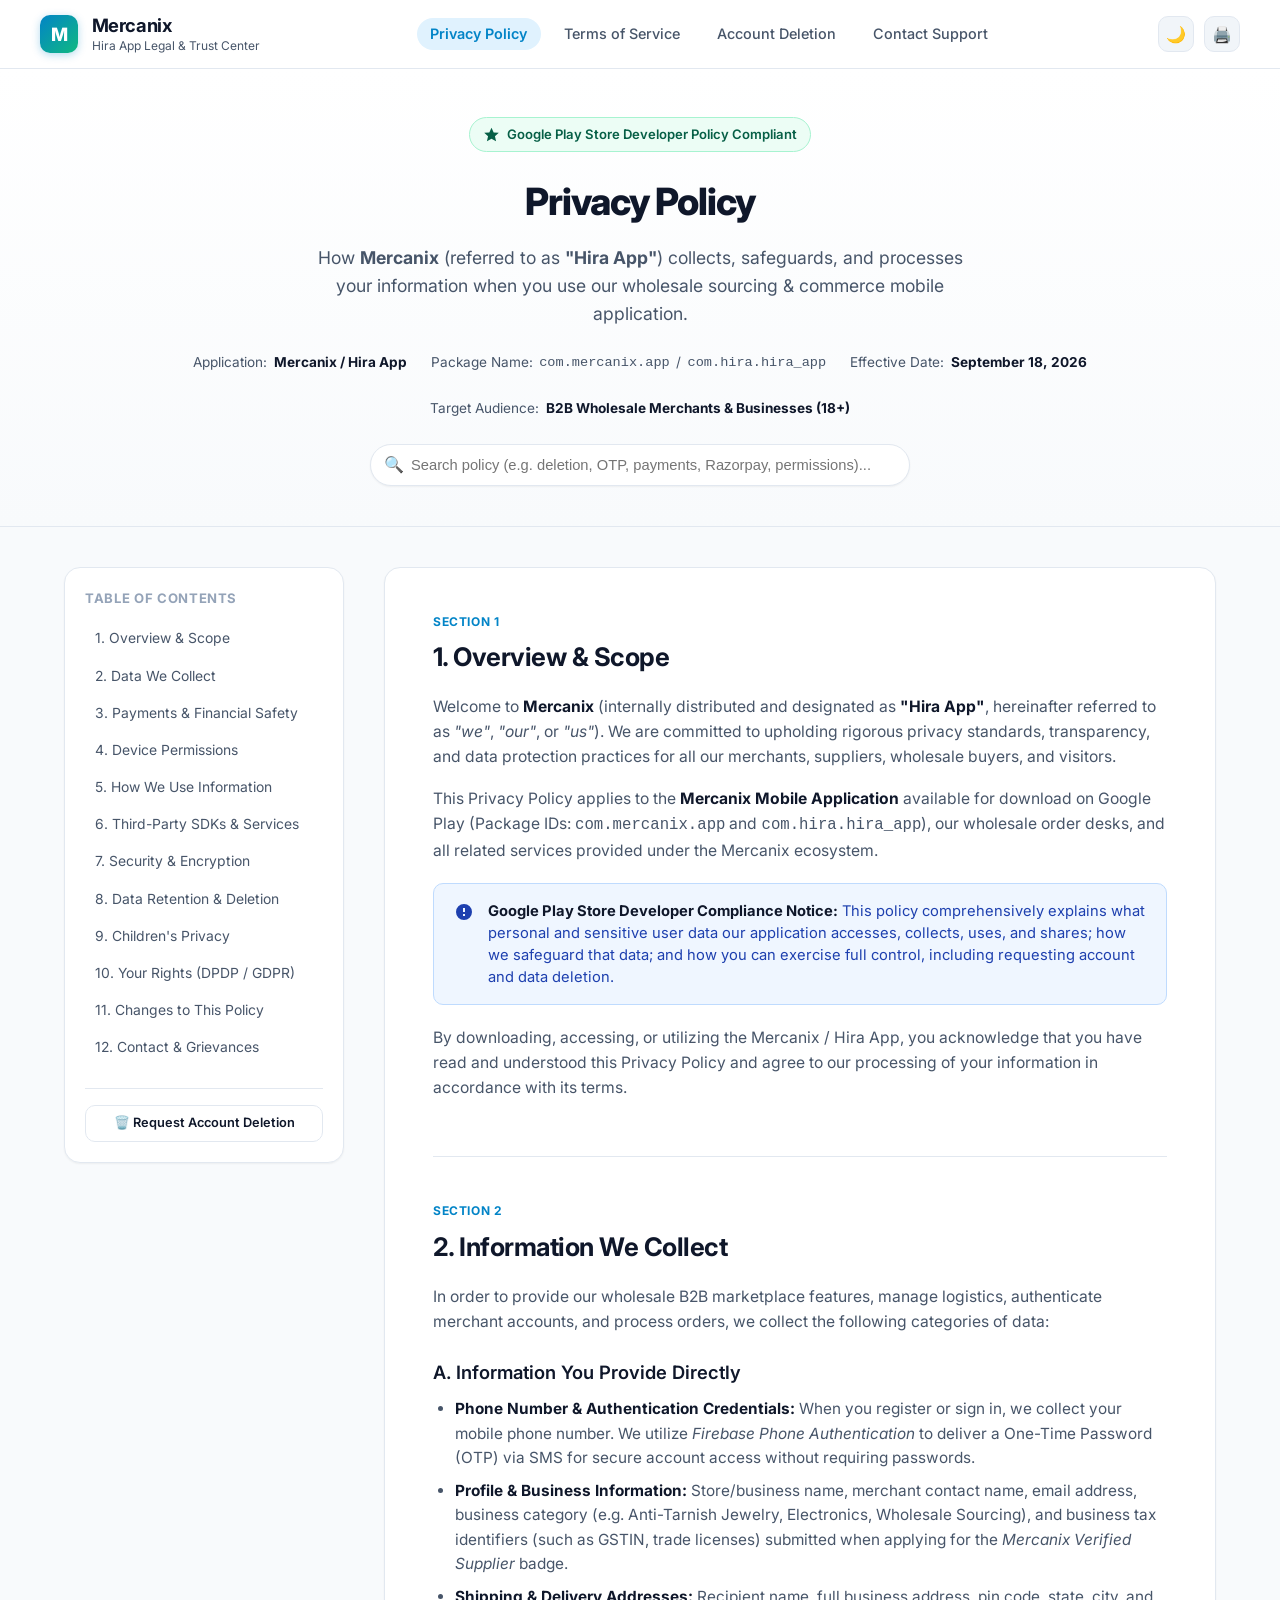
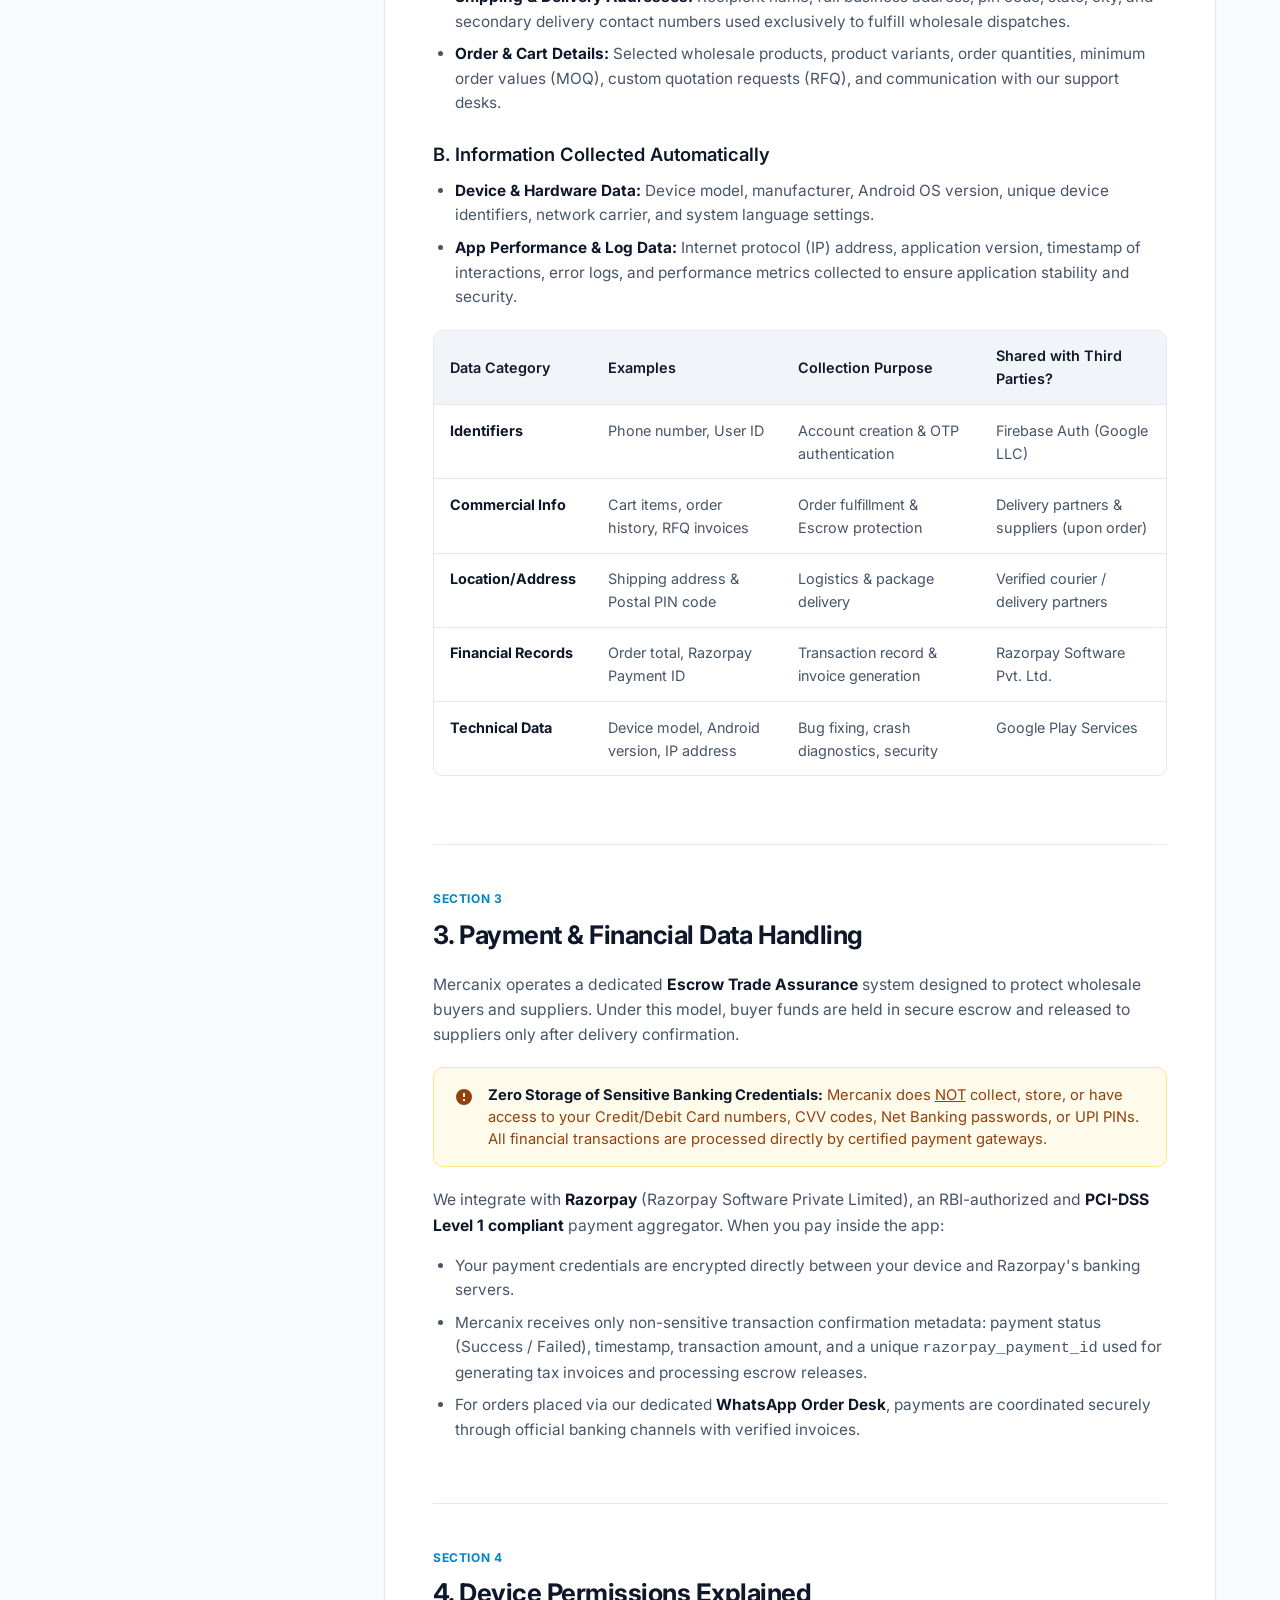
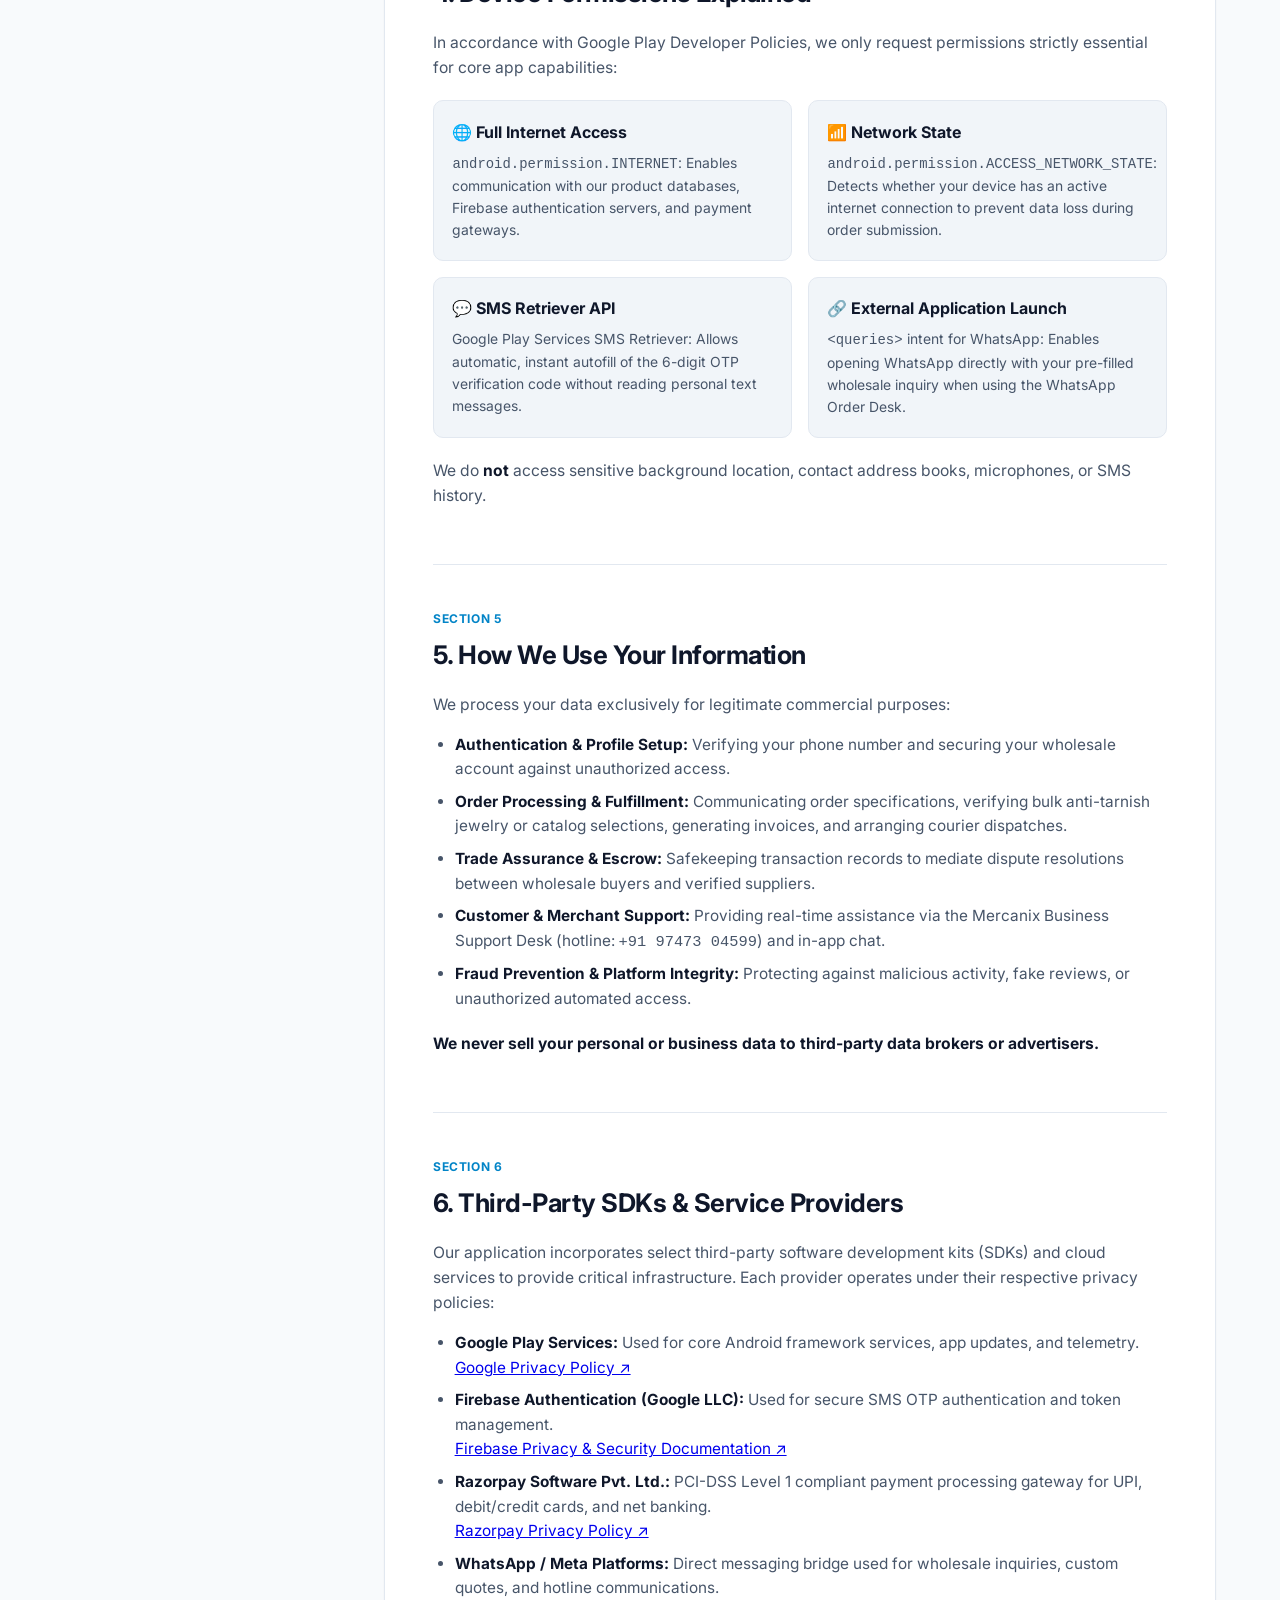
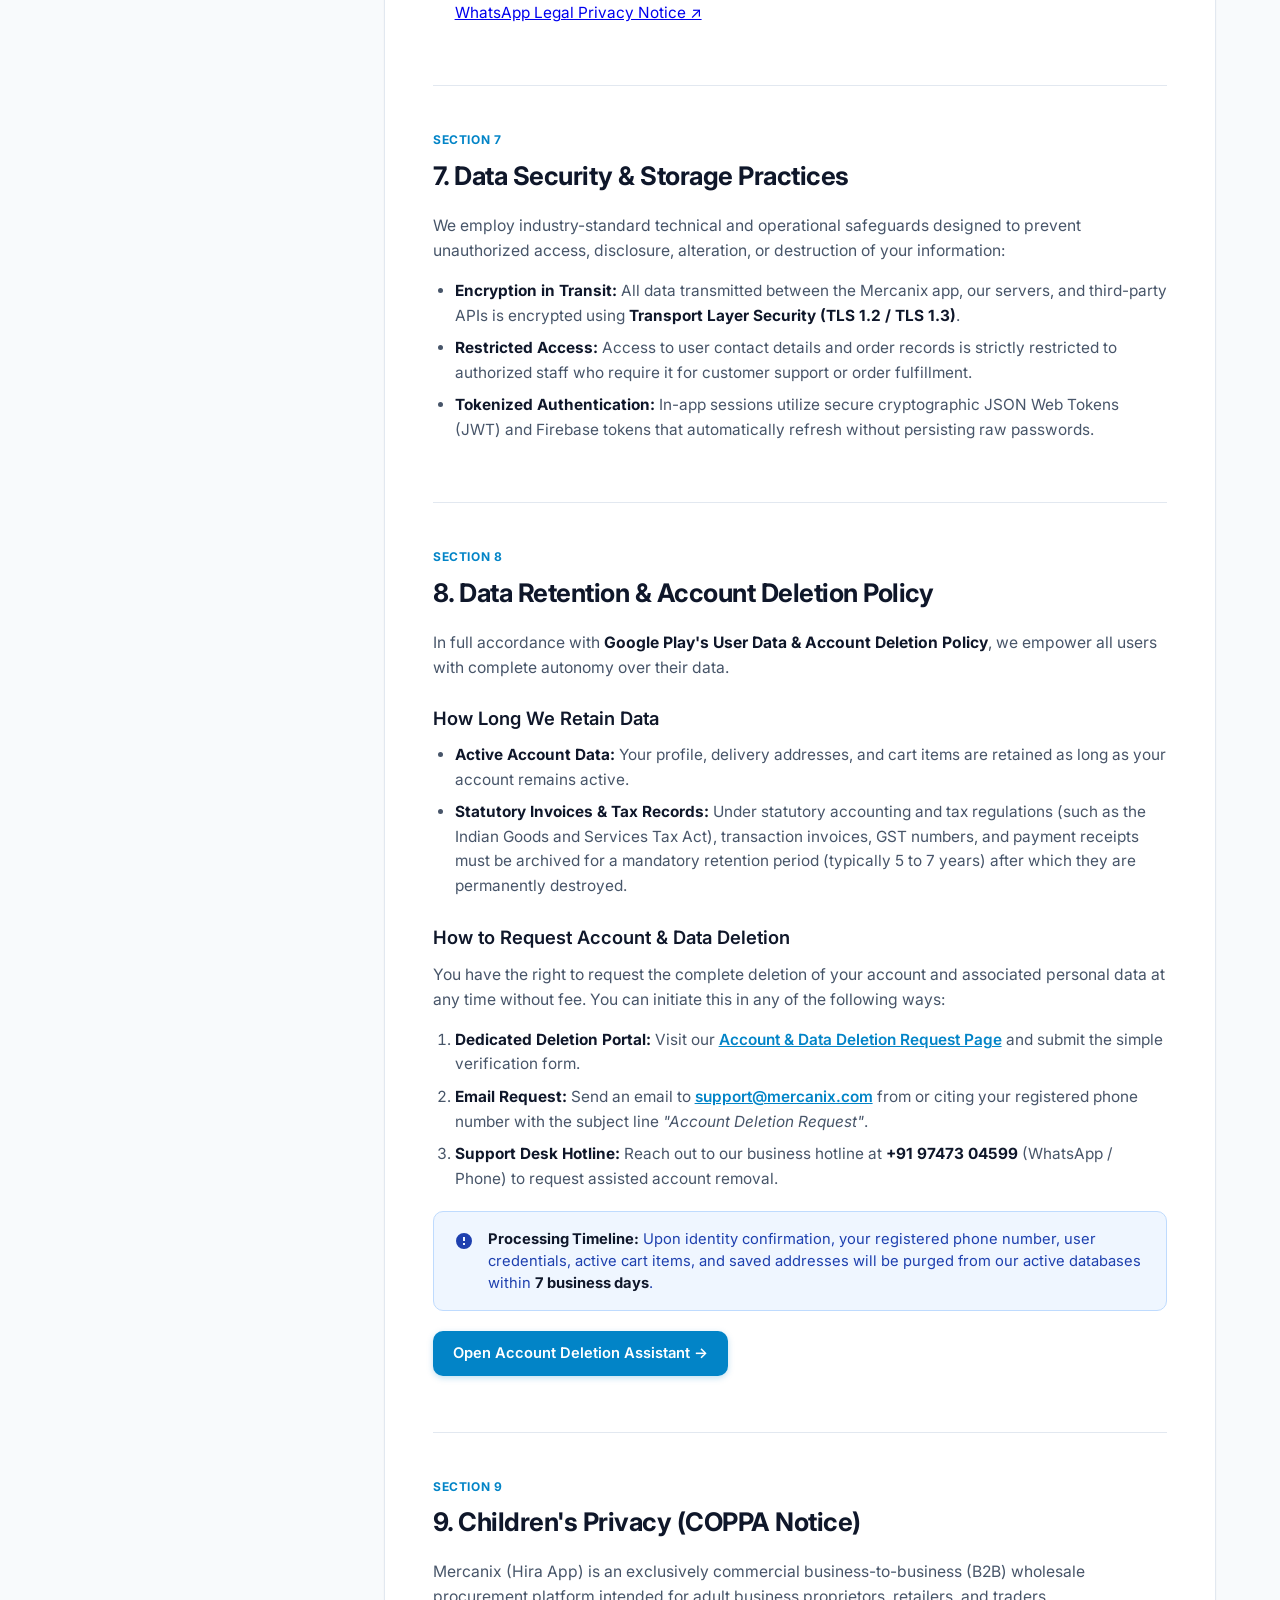
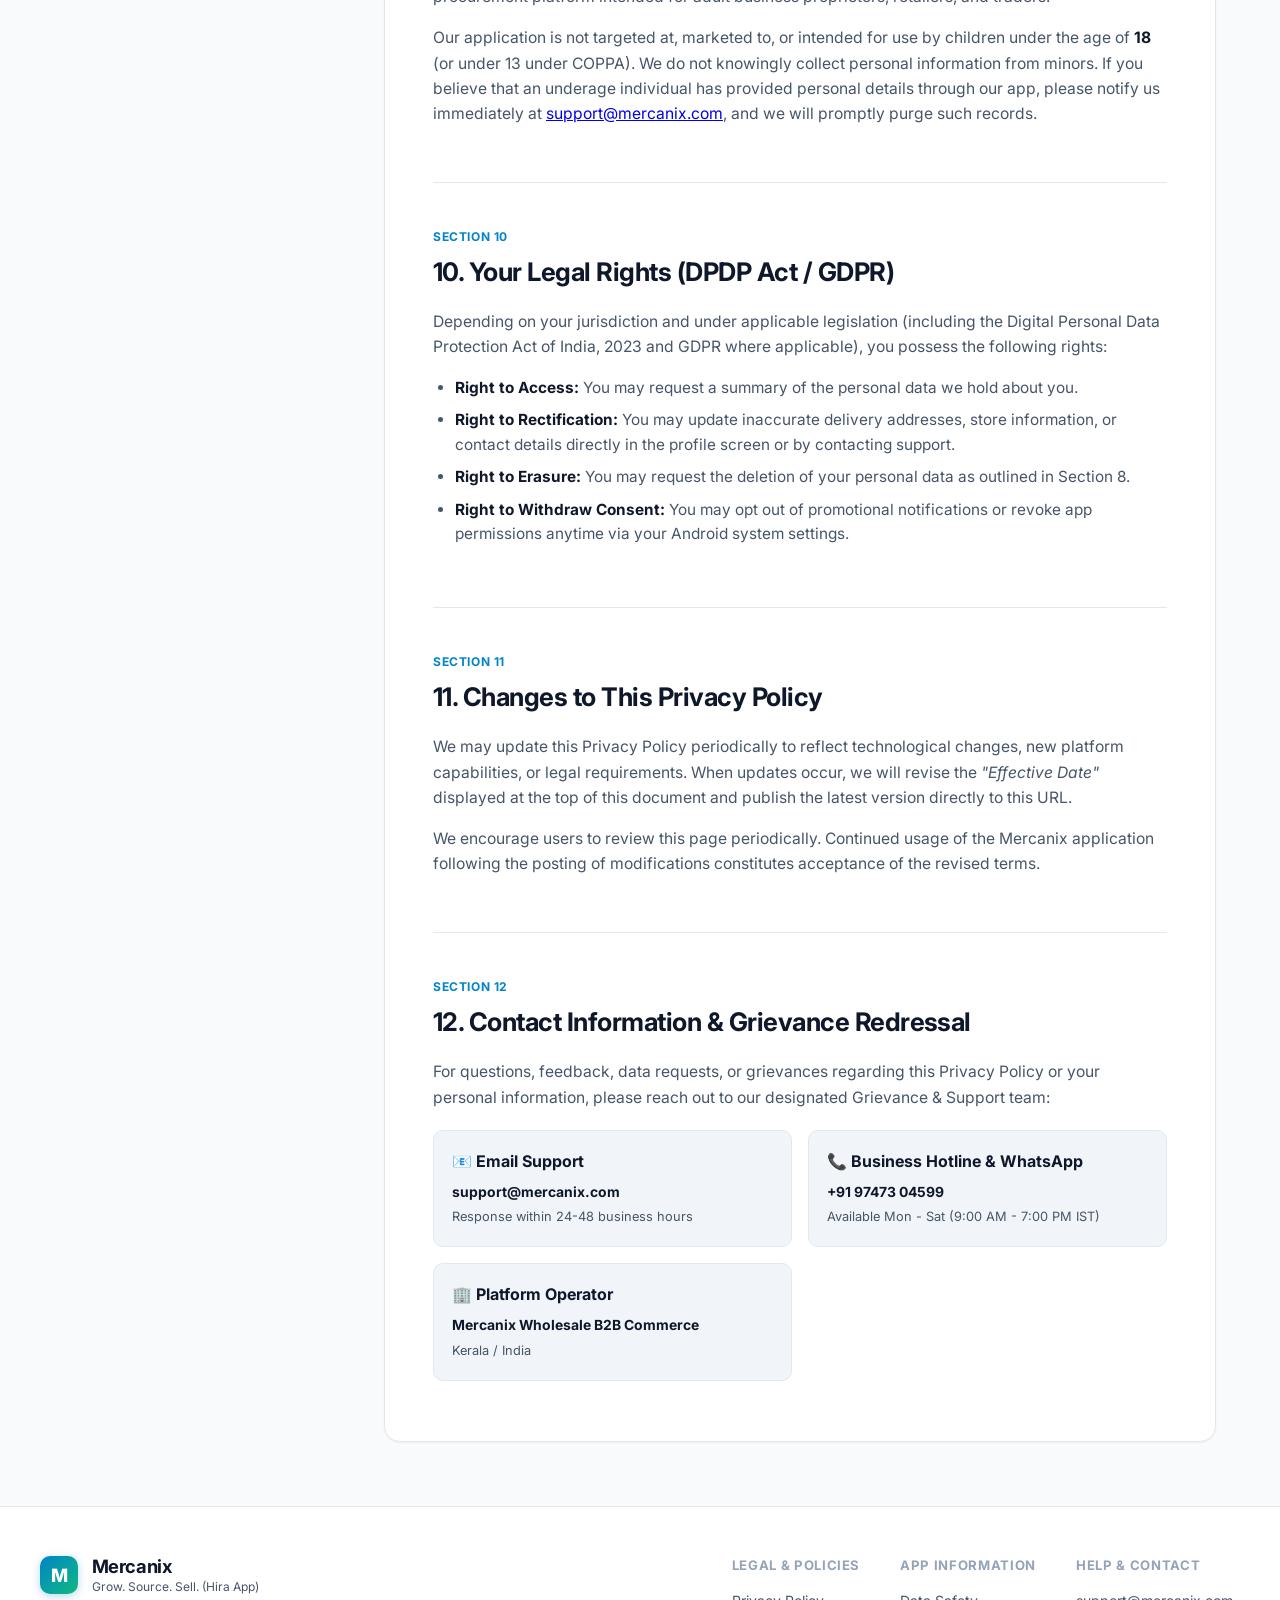
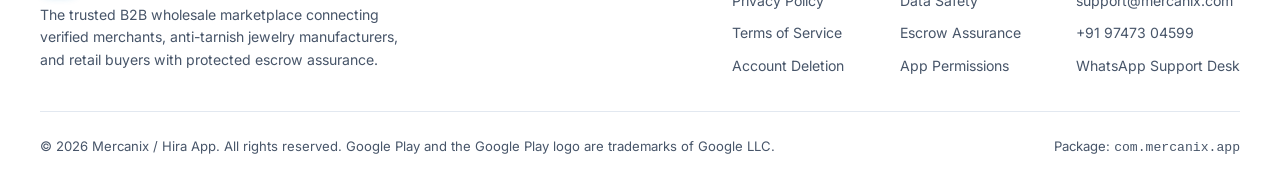
==== index.html @ 60d38a86 "Initial commit: Mercanix Privacy Policy, Account Deletion, and Terms" ====
<!DOCTYPE html>
<html lang="en">
<head>
  <meta charset="UTF-8">
  <meta name="viewport" content="width=device-width, initial-scale=1.0">
  <title>Privacy Policy - Mercanix (Hira App) | Google Play Store Compliant</title>
  <meta name="description" content="Official Privacy Policy for Mercanix (Hira App) B2B wholesale platform (Package: com.mercanix.app). Disclosures on user data, Firebase Auth, Razorpay payments, and account deletion.">
  <link rel="preconnect" href="https://fonts.googleapis.com">
  <link rel="preconnect" href="https://fonts.gstatic.com" crossorigin>
  <link href="https://fonts.googleapis.com/css2?family=Inter:wght@400;500;600;700;800&display=swap" rel="stylesheet">
  <link rel="stylesheet" href="style.css">
</head>
<body>
  <!-- Reading Progress Bar -->
  <div id="progress-bar"></div>

  <!-- Header Navigation -->
  <header class="site-header">
    <div class="header-container">
      <a href="index.html" class="brand-wrapper">
        <div class="brand-icon">M</div>
        <div class="brand-info">
          <h1>Mercanix</h1>
          <span>Hira App Legal & Trust Center</span>
        </div>
      </a>

      <nav>
        <ul class="nav-menu">
          <li><a href="index.html" class="nav-link active">Privacy Policy</a></li>
          <li><a href="terms.html" class="nav-link">Terms of Service</a></li>
          <li><a href="deletion.html" class="nav-link">Account Deletion</a></li>
          <li><a href="#contact" class="nav-link">Contact Support</a></li>
        </ul>
      </nav>

      <div class="header-actions">
        <button id="theme-toggle" class="btn-icon" title="Toggle Dark/Light Mode" aria-label="Toggle Theme">
          🌙
        </button>
        <button onclick="window.print()" class="btn-icon" title="Print or Save as PDF" aria-label="Print Document">
          🖨️
        </button>
      </div>
    </div>
  </header>

  <!-- Hero Section -->
  <section class="hero-banner">
    <div class="hero-container">
      <div class="compliance-badge">
        <svg viewBox="0 0 20 20"><path d="M10 1l2.9 6.2 6.8.6-5.1 4.5 1.5 6.7-6.1-3.5-6.1 3.5 1.5-6.7-5.1-4.5 6.8-.6L10 1z"/></svg>
        Google Play Store Developer Policy Compliant
      </div>
      <h1 class="hero-title">Privacy Policy</h1>
      <p class="hero-subtitle">
        How <strong>Mercanix</strong> (referred to as <strong>"Hira App"</strong>) collects, safeguards, and processes your information when you use our wholesale sourcing & commerce mobile application.
      </p>

      <div class="hero-meta-strip">
        <div class="meta-item">
          <span>Application:</span>
          <strong>Mercanix / Hira App</strong>
        </div>
        <div class="meta-item">
          <span>Package Name:</span>
          <code>com.mercanix.app</code> / <code>com.hira.hira_app</code>
        </div>
        <div class="meta-item">
          <span>Effective Date:</span>
          <strong>September 18, 2026</strong>
        </div>
        <div class="meta-item">
          <span>Target Audience:</span>
          <strong>B2B Wholesale Merchants & Businesses (18+)</strong>
        </div>
      </div>

      <!-- Quick Search / Filter Bar -->
      <div class="search-wrapper">
        <span class="search-icon">🔍</span>
        <input type="text" id="policy-search" class="search-input" placeholder="Search policy (e.g. deletion, OTP, payments, Razorpay, permissions)...">
      </div>
    </div>
  </section>

  <!-- Main Content Layout -->
  <div class="main-wrapper">
    <!-- Sticky Table of Contents -->
    <aside class="toc-sidebar">
      <div class="toc-header">
        <span>Table of Contents</span>
      </div>
      <ul class="toc-list" id="toc-list">
        <li><a href="#introduction" class="toc-link">1. Overview & Scope</a></li>
        <li><a href="#information-we-collect" class="toc-link">2. Data We Collect</a></li>
        <li><a href="#payment-data" class="toc-link">3. Payments & Financial Safety</a></li>
        <li><a href="#device-permissions" class="toc-link">4. Device Permissions</a></li>
        <li><a href="#how-we-use-data" class="toc-link">5. How We Use Information</a></li>
        <li><a href="#third-party-services" class="toc-link">6. Third-Party SDKs & Services</a></li>
        <li><a href="#security-storage" class="toc-link">7. Security & Encryption</a></li>
        <li><a href="#data-retention-deletion" class="toc-link">8. Data Retention & Deletion</a></li>
        <li><a href="#children-privacy" class="toc-link">9. Children's Privacy</a></li>
        <li><a href="#user-rights" class="toc-link">10. Your Rights (DPDP / GDPR)</a></li>
        <li><a href="#policy-updates" class="toc-link">11. Changes to This Policy</a></li>
        <li><a href="#contact" class="toc-link">12. Contact & Grievances</a></li>
      </ul>

      <div style="margin-top: 1.5rem; padding-top: 1rem; border-top: 1px solid var(--border-color); text-align: center;">
        <a href="deletion.html" class="btn btn-outline" style="width: 100%; font-size: 0.8rem; padding: 0.45rem;">
          🗑️ Request Account Deletion
        </a>
      </div>
    </aside>

    <!-- Main Policy Content -->
    <article class="policy-content" id="policy-article">
      
      <!-- Section 1 -->
      <section id="introduction" class="policy-section">
        <span class="section-tag">Section 1</span>
        <h2>1. Overview & Scope</h2>
        <p>
          Welcome to <strong>Mercanix</strong> (internally distributed and designated as <strong>"Hira App"</strong>, hereinafter referred to as <em>"we"</em>, <em>"our"</em>, or <em>"us"</em>). We are committed to upholding rigorous privacy standards, transparency, and data protection practices for all our merchants, suppliers, wholesale buyers, and visitors.
        </p>
        <p>
          This Privacy Policy applies to the <strong>Mercanix Mobile Application</strong> available for download on Google Play (Package IDs: <code>com.mercanix.app</code> and <code>com.hira.hira_app</code>), our wholesale order desks, and all related services provided under the Mercanix ecosystem.
        </p>
        <div class="alert-box info">
          <svg viewBox="0 0 20 20"><path d="M10 2a8 8 0 100 16 8 8 0 000-16zm1 12H9v-2h2v2zm0-4H9V6h2v4z"/></svg>
          <div>
            <strong>Google Play Store Developer Compliance Notice:</strong>
            This policy comprehensively explains what personal and sensitive user data our application accesses, collects, uses, and shares; how we safeguard that data; and how you can exercise full control, including requesting account and data deletion.
          </div>
        </div>
        <p>
          By downloading, accessing, or utilizing the Mercanix / Hira App, you acknowledge that you have read and understood this Privacy Policy and agree to our processing of your information in accordance with its terms.
        </p>
      </section>

      <!-- Section 2 -->
      <section id="information-we-collect" class="policy-section">
        <span class="section-tag">Section 2</span>
        <h2>2. Information We Collect</h2>
        <p>
          In order to provide our wholesale B2B marketplace features, manage logistics, authenticate merchant accounts, and process orders, we collect the following categories of data:
        </p>

        <h3>A. Information You Provide Directly</h3>
        <ul>
          <li><strong>Phone Number & Authentication Credentials:</strong> When you register or sign in, we collect your mobile phone number. We utilize <em>Firebase Phone Authentication</em> to deliver a One-Time Password (OTP) via SMS for secure account access without requiring passwords.</li>
          <li><strong>Profile & Business Information:</strong> Store/business name, merchant contact name, email address, business category (e.g. Anti-Tarnish Jewelry, Electronics, Wholesale Sourcing), and business tax identifiers (such as GSTIN, trade licenses) submitted when applying for the <em>Mercanix Verified Supplier</em> badge.</li>
          <li><strong>Shipping & Delivery Addresses:</strong> Recipient name, full business address, pin code, state, city, and secondary delivery contact numbers used exclusively to fulfill wholesale dispatches.</li>
          <li><strong>Order & Cart Details:</strong> Selected wholesale products, product variants, order quantities, minimum order values (MOQ), custom quotation requests (RFQ), and communication with our support desks.</li>
        </ul>

        <h3>B. Information Collected Automatically</h3>
        <ul>
          <li><strong>Device & Hardware Data:</strong> Device model, manufacturer, Android OS version, unique device identifiers, network carrier, and system language settings.</li>
          <li><strong>App Performance & Log Data:</strong> Internet protocol (IP) address, application version, timestamp of interactions, error logs, and performance metrics collected to ensure application stability and security.</li>
        </ul>

        <div class="data-table-container">
          <table class="data-table">
            <thead>
              <tr>
                <th>Data Category</th>
                <th>Examples</th>
                <th>Collection Purpose</th>
                <th>Shared with Third Parties?</th>
              </tr>
            </thead>
            <tbody>
              <tr>
                <td><strong>Identifiers</strong></td>
                <td>Phone number, User ID</td>
                <td>Account creation & OTP authentication</td>
                <td>Firebase Auth (Google LLC)</td>
              </tr>
              <tr>
                <td><strong>Commercial Info</strong></td>
                <td>Cart items, order history, RFQ invoices</td>
                <td>Order fulfillment & Escrow protection</td>
                <td>Delivery partners & suppliers (upon order)</td>
              </tr>
              <tr>
                <td><strong>Location/Address</strong></td>
                <td>Shipping address & Postal PIN code</td>
                <td>Logistics & package delivery</td>
                <td>Verified courier / delivery partners</td>
              </tr>
              <tr>
                <td><strong>Financial Records</strong></td>
                <td>Order total, Razorpay Payment ID</td>
                <td>Transaction record & invoice generation</td>
                <td>Razorpay Software Pvt. Ltd.</td>
              </tr>
              <tr>
                <td><strong>Technical Data</strong></td>
                <td>Device model, Android version, IP address</td>
                <td>Bug fixing, crash diagnostics, security</td>
                <td>Google Play Services</td>
              </tr>
            </tbody>
          </table>
        </div>
      </section>

      <!-- Section 3 -->
      <section id="payment-data" class="policy-section">
        <span class="section-tag">Section 3</span>
        <h2>3. Payment & Financial Data Handling</h2>
        <p>
          Mercanix operates a dedicated <strong>Escrow Trade Assurance</strong> system designed to protect wholesale buyers and suppliers. Under this model, buyer funds are held in secure escrow and released to suppliers only after delivery confirmation.
        </p>
        <div class="alert-box warning">
          <svg viewBox="0 0 20 20"><path d="M10 2a8 8 0 100 16 8 8 0 000-16zm1 12H9v-2h2v2zm0-4H9V6h2v4z"/></svg>
          <div>
            <strong>Zero Storage of Sensitive Banking Credentials:</strong>
            Mercanix does <u>NOT</u> collect, store, or have access to your Credit/Debit Card numbers, CVV codes, Net Banking passwords, or UPI PINs. All financial transactions are processed directly by certified payment gateways.
          </div>
        </div>
        <p>
          We integrate with <strong>Razorpay</strong> (Razorpay Software Private Limited), an RBI-authorized and <strong>PCI-DSS Level 1 compliant</strong> payment aggregator. When you pay inside the app:
        </p>
        <ul>
          <li>Your payment credentials are encrypted directly between your device and Razorpay's banking servers.</li>
          <li>Mercanix receives only non-sensitive transaction confirmation metadata: payment status (Success / Failed), timestamp, transaction amount, and a unique <code>razorpay_payment_id</code> used for generating tax invoices and processing escrow releases.</li>
          <li>For orders placed via our dedicated <strong>WhatsApp Order Desk</strong>, payments are coordinated securely through official banking channels with verified invoices.</li>
        </ul>
      </section>

      <!-- Section 4 -->
      <section id="device-permissions" class="policy-section">
        <span class="section-tag">Section 4</span>
        <h2>4. Device Permissions Explained</h2>
        <p>
          In accordance with Google Play Developer Policies, we only request permissions strictly essential for core app capabilities:
        </p>

        <div class="cards-grid">
          <div class="feature-card">
            <h4>🌐 Full Internet Access</h4>
            <p><code>android.permission.INTERNET</code>: Enables communication with our product databases, Firebase authentication servers, and payment gateways.</p>
          </div>
          <div class="feature-card">
            <h4>📶 Network State</h4>
            <p><code>android.permission.ACCESS_NETWORK_STATE</code>: Detects whether your device has an active internet connection to prevent data loss during order submission.</p>
          </div>
          <div class="feature-card">
            <h4>💬 SMS Retriever API</h4>
            <p>Google Play Services SMS Retriever: Allows automatic, instant autofill of the 6-digit OTP verification code without reading personal text messages.</p>
          </div>
          <div class="feature-card">
            <h4>🔗 External Application Launch</h4>
            <p><code>&lt;queries&gt;</code> intent for WhatsApp: Enables opening WhatsApp directly with your pre-filled wholesale inquiry when using the WhatsApp Order Desk.</p>
          </div>
        </div>

        <p>
          We do <strong>not</strong> access sensitive background location, contact address books, microphones, or SMS history.
        </p>
      </section>

      <!-- Section 5 -->
      <section id="how-we-use-data" class="policy-section">
        <span class="section-tag">Section 5</span>
        <h2>5. How We Use Your Information</h2>
        <p>We process your data exclusively for legitimate commercial purposes:</p>
        <ul>
          <li><strong>Authentication & Profile Setup:</strong> Verifying your phone number and securing your wholesale account against unauthorized access.</li>
          <li><strong>Order Processing & Fulfillment:</strong> Communicating order specifications, verifying bulk anti-tarnish jewelry or catalog selections, generating invoices, and arranging courier dispatches.</li>
          <li><strong>Trade Assurance & Escrow:</strong> Safekeeping transaction records to mediate dispute resolutions between wholesale buyers and verified suppliers.</li>
          <li><strong>Customer & Merchant Support:</strong> Providing real-time assistance via the Mercanix Business Support Desk (hotline: <code>+91 97473 04599</code>) and in-app chat.</li>
          <li><strong>Fraud Prevention & Platform Integrity:</strong> Protecting against malicious activity, fake reviews, or unauthorized automated access.</li>
        </ul>
        <p>
          <strong>We never sell your personal or business data to third-party data brokers or advertisers.</strong>
        </p>
      </section>

      <!-- Section 6 -->
      <section id="third-party-services" class="policy-section">
        <span class="section-tag">Section 6</span>
        <h2>6. Third-Party SDKs & Service Providers</h2>
        <p>
          Our application incorporates select third-party software development kits (SDKs) and cloud services to provide critical infrastructure. Each provider operates under their respective privacy policies:
        </p>
        <ul>
          <li>
            <strong>Google Play Services:</strong> Used for core Android framework services, app updates, and telemetry.
            <br><a href="https://policies.google.com/privacy" target="_blank" rel="noopener noreferrer">Google Privacy Policy ↗</a>
          </li>
          <li>
            <strong>Firebase Authentication (Google LLC):</strong> Used for secure SMS OTP authentication and token management.
            <br><a href="https://firebase.google.com/support/privacy" target="_blank" rel="noopener noreferrer">Firebase Privacy & Security Documentation ↗</a>
          </li>
          <li>
            <strong>Razorpay Software Pvt. Ltd.:</strong> PCI-DSS Level 1 compliant payment processing gateway for UPI, debit/credit cards, and net banking.
            <br><a href="https://razorpay.com/privacy/" target="_blank" rel="noopener noreferrer">Razorpay Privacy Policy ↗</a>
          </li>
          <li>
            <strong>WhatsApp / Meta Platforms:</strong> Direct messaging bridge used for wholesale inquiries, custom quotes, and hotline communications.
            <br><a href="https://www.whatsapp.com/legal/privacy-policy" target="_blank" rel="noopener noreferrer">WhatsApp Legal Privacy Notice ↗</a>
          </li>
        </ul>
      </section>

      <!-- Section 7 -->
      <section id="security-storage" class="policy-section">
        <span class="section-tag">Section 7</span>
        <h2>7. Data Security & Storage Practices</h2>
        <p>
          We employ industry-standard technical and operational safeguards designed to prevent unauthorized access, disclosure, alteration, or destruction of your information:
        </p>
        <ul>
          <li><strong>Encryption in Transit:</strong> All data transmitted between the Mercanix app, our servers, and third-party APIs is encrypted using <strong>Transport Layer Security (TLS 1.2 / TLS 1.3)</strong>.</li>
          <li><strong>Restricted Access:</strong> Access to user contact details and order records is strictly restricted to authorized staff who require it for customer support or order fulfillment.</li>
          <li><strong>Tokenized Authentication:</strong> In-app sessions utilize secure cryptographic JSON Web Tokens (JWT) and Firebase tokens that automatically refresh without persisting raw passwords.</li>
        </ul>
      </section>

      <!-- Section 8 -->
      <section id="data-retention-deletion" class="policy-section">
        <span class="section-tag">Section 8</span>
        <h2>8. Data Retention & Account Deletion Policy</h2>
        <p>
          In full accordance with <strong>Google Play's User Data & Account Deletion Policy</strong>, we empower all users with complete autonomy over their data.
        </p>

        <h3>How Long We Retain Data</h3>
        <ul>
          <li><strong>Active Account Data:</strong> Your profile, delivery addresses, and cart items are retained as long as your account remains active.</li>
          <li><strong>Statutory Invoices & Tax Records:</strong> Under statutory accounting and tax regulations (such as the Indian Goods and Services Tax Act), transaction invoices, GST numbers, and payment receipts must be archived for a mandatory retention period (typically 5 to 7 years) after which they are permanently destroyed.</li>
        </ul>

        <h3>How to Request Account & Data Deletion</h3>
        <p>
          You have the right to request the complete deletion of your account and associated personal data at any time without fee. You can initiate this in any of the following ways:
        </p>
        <ol>
          <li>
            <strong>Dedicated Deletion Portal:</strong> Visit our <a href="deletion.html" style="color: var(--primary); font-weight: 600;">Account & Data Deletion Request Page</a> and submit the simple verification form.
          </li>
          <li>
            <strong>Email Request:</strong> Send an email to <a href="mailto:support@mercanix.com?subject=Account%20Deletion%20Request" style="color: var(--primary); font-weight: 600;">support@mercanix.com</a> from or citing your registered phone number with the subject line <em>"Account Deletion Request"</em>.
          </li>
          <li>
            <strong>Support Desk Hotline:</strong> Reach out to our business hotline at <strong>+91 97473 04599</strong> (WhatsApp / Phone) to request assisted account removal.
          </li>
        </ol>

        <div class="alert-box info">
          <svg viewBox="0 0 20 20"><path d="M10 2a8 8 0 100 16 8 8 0 000-16zm1 12H9v-2h2v2zm0-4H9V6h2v4z"/></svg>
          <div>
            <strong>Processing Timeline:</strong> Upon identity confirmation, your registered phone number, user credentials, active cart items, and saved addresses will be purged from our active databases within <strong>7 business days</strong>.
          </div>
        </div>

        <p style="margin-top: 1rem;">
          <a href="deletion.html" class="btn btn-primary">Open Account Deletion Assistant →</a>
        </p>
      </section>

      <!-- Section 9 -->
      <section id="children-privacy" class="policy-section">
        <span class="section-tag">Section 9</span>
        <h2>9. Children's Privacy (COPPA Notice)</h2>
        <p>
          Mercanix (Hira App) is an exclusively commercial business-to-business (B2B) wholesale procurement platform intended for adult business proprietors, retailers, and traders.
        </p>
        <p>
          Our application is not targeted at, marketed to, or intended for use by children under the age of <strong>18</strong> (or under 13 under COPPA). We do not knowingly collect personal information from minors. If you believe that an underage individual has provided personal details through our app, please notify us immediately at <a href="mailto:support@mercanix.com">support@mercanix.com</a>, and we will promptly purge such records.
        </p>
      </section>

      <!-- Section 10 -->
      <section id="user-rights" class="policy-section">
        <span class="section-tag">Section 10</span>
        <h2>10. Your Legal Rights (DPDP Act / GDPR)</h2>
        <p>
          Depending on your jurisdiction and under applicable legislation (including the Digital Personal Data Protection Act of India, 2023 and GDPR where applicable), you possess the following rights:
        </p>
        <ul>
          <li><strong>Right to Access:</strong> You may request a summary of the personal data we hold about you.</li>
          <li><strong>Right to Rectification:</strong> You may update inaccurate delivery addresses, store information, or contact details directly in the profile screen or by contacting support.</li>
          <li><strong>Right to Erasure:</strong> You may request the deletion of your personal data as outlined in Section 8.</li>
          <li><strong>Right to Withdraw Consent:</strong> You may opt out of promotional notifications or revoke app permissions anytime via your Android system settings.</li>
        </ul>
      </section>

      <!-- Section 11 -->
      <section id="policy-updates" class="policy-section">
        <span class="section-tag">Section 11</span>
        <h2>11. Changes to This Privacy Policy</h2>
        <p>
          We may update this Privacy Policy periodically to reflect technological changes, new platform capabilities, or legal requirements. When updates occur, we will revise the <em>"Effective Date"</em> displayed at the top of this document and publish the latest version directly to this URL.
        </p>
        <p>
          We encourage users to review this page periodically. Continued usage of the Mercanix application following the posting of modifications constitutes acceptance of the revised terms.
        </p>
      </section>

      <!-- Section 12 -->
      <section id="contact" class="policy-section">
        <span class="section-tag">Section 12</span>
        <h2>12. Contact Information & Grievance Redressal</h2>
        <p>
          For questions, feedback, data requests, or grievances regarding this Privacy Policy or your personal information, please reach out to our designated Grievance & Support team:
        </p>

        <div class="cards-grid">
          <div class="feature-card">
            <h4>📧 Email Support</h4>
            <p><strong>support@mercanix.com</strong></p>
            <p style="font-size: 0.8rem; margin-top: 0.25rem;">Response within 24-48 business hours</p>
          </div>
          <div class="feature-card">
            <h4>📞 Business Hotline & WhatsApp</h4>
            <p><strong>+91 97473 04599</strong></p>
            <p style="font-size: 0.8rem; margin-top: 0.25rem;">Available Mon - Sat (9:00 AM - 7:00 PM IST)</p>
          </div>
          <div class="feature-card">
            <h4>🏢 Platform Operator</h4>
            <p><strong>Mercanix Wholesale B2B Commerce</strong></p>
            <p style="font-size: 0.8rem; margin-top: 0.25rem;">Kerala / India</p>
          </div>
        </div>
      </section>

    </article>
  </div>

  <!-- Footer -->
  <footer class="site-footer">
    <div class="footer-container">
      <div class="footer-top">
        <div class="footer-brand">
          <div class="brand-wrapper">
            <div class="brand-icon">M</div>
            <div class="brand-info">
              <h1>Mercanix</h1>
              <span>Grow. Source. Sell. (Hira App)</span>
            </div>
          </div>
          <p>
            The trusted B2B wholesale marketplace connecting verified merchants, anti-tarnish jewelry manufacturers, and retail buyers with protected escrow assurance.
          </p>
        </div>

        <div class="footer-links">
          <div class="footer-col">
            <h5>Legal & Policies</h5>
            <ul>
              <li><a href="index.html">Privacy Policy</a></li>
              <li><a href="terms.html">Terms of Service</a></li>
              <li><a href="deletion.html">Account Deletion</a></li>
            </ul>
          </div>
          <div class="footer-col">
            <h5>App Information</h5>
            <ul>
              <li><a href="#information-we-collect">Data Safety</a></li>
              <li><a href="#payment-data">Escrow Assurance</a></li>
              <li><a href="#device-permissions">App Permissions</a></li>
            </ul>
          </div>
          <div class="footer-col">
            <h5>Help & Contact</h5>
            <ul>
              <li><a href="mailto:support@mercanix.com">support@mercanix.com</a></li>
              <li><a href="tel:+919747304599">+91 97473 04599</a></li>
              <li><a href="https://wa.me/919747304599" target="_blank" rel="noopener">WhatsApp Support Desk</a></li>
            </ul>
          </div>
        </div>
      </div>

      <div class="footer-bottom">
        <div>
          © 2026 Mercanix / Hira App. All rights reserved. Google Play and the Google Play logo are trademarks of Google LLC.
        </div>
        <div>
          Package: <code>com.mercanix.app</code>
        </div>
      </div>
    </div>
  </footer>

  <!-- Script for UI Interactions -->
  <script>
    // 1. Reading Progress Bar
    window.addEventListener('scroll', () => {
      const winScroll = document.documentElement.scrollTop;
      const height = document.documentElement.scrollHeight - document.documentElement.clientHeight;
      const scrolled = (winScroll / height) * 100;
      const bar = document.getElementById('progress-bar');
      if (bar) bar.style.width = scrolled + '%';
    });

    // 2. Dark / Light Theme Toggle
    const themeToggleBtn = document.getElementById('theme-toggle');
    const savedTheme = localStorage.getItem('mercanix_theme') || (window.matchMedia('(prefers-color-scheme: dark)').matches ? 'dark' : 'light');
    document.documentElement.setAttribute('data-theme', savedTheme);
    updateThemeIcon(savedTheme);

    themeToggleBtn.addEventListener('click', () => {
      const currentTheme = document.documentElement.getAttribute('data-theme');
      const newTheme = currentTheme === 'dark' ? 'light' : 'dark';
      document.documentElement.setAttribute('data-theme', newTheme);
      localStorage.setItem('mercanix_theme', newTheme);
      updateThemeIcon(newTheme);
    });

    function updateThemeIcon(theme) {
      if (themeToggleBtn) {
        themeToggleBtn.innerHTML = theme === 'dark' ? '☀️' : '🌙';
      }
    }

    // 3. Table of Contents Scroll-Spy
    const sections = document.querySelectorAll('.policy-section');
    const tocLinks = document.querySelectorAll('.toc-link');

    window.addEventListener('scroll', () => {
      let currentSectionId = '';
      sections.forEach(section => {
        const sectionTop = section.offsetTop - 120;
        if (pageYOffset >= sectionTop) {
          currentSectionId = section.getAttribute('id');
        }
      });

      tocLinks.forEach(link => {
        link.classList.remove('active');
        if (link.getAttribute('href') === '#' + currentSectionId) {
          link.classList.add('active');
        }
      });
    });

    // 4. Quick Policy Search / Filter
    const searchInput = document.getElementById('policy-search');
    if (searchInput) {
      searchInput.addEventListener('input', (e) => {
        const query = e.target.value.toLowerCase().trim();
        sections.forEach(section => {
          if (!query) {
            section.style.display = '';
            return;
          }
          const text = section.innerText.toLowerCase();
          if (text.includes(query)) {
            section.style.display = '';
          } else {
            section.style.display = 'none';
          }
        });
      });
    }
  </script>
</body>
</html>
---- style.css ----
/* ==========================================================================
   Mercanix / Hira App - Privacy Policy & Legal Portal Stylesheet
   Modern, Clean, Responsive, and Google Play Store Compliant
   ========================================================================== */

:root {
  --primary: #0284c7;
  --primary-hover: #0369a1;
  --primary-light: #e0f2fe;
  --accent: #10b981;
  --accent-light: #d1fae5;
  --accent-dark: #047857;
  
  --bg-page: #f8fafc;
  --bg-card: #ffffff;
  --bg-card-alt: #f1f5f9;
  --bg-nav: rgba(255, 255, 255, 0.92);
  --border-color: #e2e8f0;
  --border-focus: #38bdf8;
  
  --text-main: #0f172a;
  --text-muted: #475569;
  --text-light: #94a3b8;
  
  --badge-bg: #ecfdf5;
  --badge-text: #065f46;
  --badge-border: #a7f3d0;
  
  --alert-info-bg: #eff6ff;
  --alert-info-border: #bfdbfe;
  --alert-info-text: #1e40af;
  
  --alert-warn-bg: #fffbeb;
  --alert-warn-border: #fde68a;
  --alert-warn-text: #92400e;
  
  --shadow-sm: 0 1px 2px 0 rgba(0, 0, 0, 0.05);
  --shadow-md: 0 4px 6px -1px rgba(0, 0, 0, 0.08), 0 2px 4px -2px rgba(0, 0, 0, 0.05);
  --shadow-lg: 0 10px 15px -3px rgba(0, 0, 0, 0.08), 0 4px 6px -4px rgba(0, 0, 0, 0.04);
  
  --radius-sm: 6px;
  --radius-md: 10px;
  --radius-lg: 16px;
  --radius-full: 9999px;
  
  --font-sans: 'Inter', -apple-system, BlinkMacSystemFont, "Segoe UI", Roboto, Helvetica, Arial, sans-serif;
  --font-mono: ui-monospace, SFMono-Regular, Menlo, Monaco, Consolas, monospace;
}

[data-theme="dark"] {
  --bg-page: #0b0f19;
  --bg-card: #131b2e;
  --bg-card-alt: #1e293b;
  --bg-nav: rgba(19, 27, 46, 0.92);
  --border-color: #27354f;
  --border-focus: #38bdf8;
  
  --text-main: #f8fafc;
  --text-muted: #94a3b8;
  --text-light: #64748b;
  
  --badge-bg: rgba(16, 185, 129, 0.15);
  --badge-text: #34d399;
  --badge-border: rgba(16, 185, 129, 0.3);
  
  --alert-info-bg: rgba(30, 58, 138, 0.25);
  --alert-info-border: rgba(59, 130, 246, 0.35);
  --alert-info-text: #93c5fd;
  
  --alert-warn-bg: rgba(146, 64, 14, 0.25);
  --alert-warn-border: rgba(245, 158, 11, 0.35);
  --alert-warn-text: #fde68a;
  
  --shadow-sm: 0 1px 2px 0 rgba(0, 0, 0, 0.3);
  --shadow-md: 0 4px 6px -1px rgba(0, 0, 0, 0.4);
  --shadow-lg: 0 10px 15px -3px rgba(0, 0, 0, 0.5);
}

/* Base Reset */
*, *::before, *::after {
  box-sizing: border-box;
  margin: 0;
  padding: 0;
}

html {
  scroll-behavior: smooth;
  font-size: 16px;
  line-height: 1.6;
}

body {
  font-family: var(--font-sans);
  background-color: var(--bg-page);
  color: var(--text-main);
  transition: background-color 0.25s ease, color 0.25s ease;
  -webkit-font-smoothing: antialiased;
  -moz-osx-font-smoothing: grayscale;
}

/* Reading Progress Bar */
#progress-bar {
  position: fixed;
  top: 0;
  left: 0;
  height: 3px;
  background: linear-gradient(90deg, var(--primary), var(--accent));
  width: 0%;
  z-index: 999;
  transition: width 0.1s ease-out;
}

/* Header & Navigation */
header.site-header {
  position: sticky;
  top: 0;
  background: var(--bg-nav);
  backdrop-filter: blur(12px);
  -webkit-backdrop-filter: blur(12px);
  border-bottom: 1px solid var(--border-color);
  z-index: 100;
  padding: 0.85rem 1.5rem;
}

.header-container {
  max-width: 1200px;
  margin: 0 auto;
  display: flex;
  align-items: center;
  justify-content: space-between;
  gap: 1rem;
}

.brand-wrapper {
  display: flex;
  align-items: center;
  gap: 0.85rem;
  text-decoration: none;
  color: inherit;
}

.brand-icon {
  width: 38px;
  height: 38px;
  border-radius: var(--radius-md);
  background: linear-gradient(135deg, #0284c7, #10b981);
  display: flex;
  align-items: center;
  justify-content: center;
  color: white;
  font-weight: 800;
  font-size: 1.15rem;
  box-shadow: 0 2px 8px rgba(2, 132, 199, 0.3);
}

.brand-info h1 {
  font-size: 1.15rem;
  font-weight: 700;
  letter-spacing: -0.02em;
  color: var(--text-main);
  line-height: 1.2;
}

.brand-info span {
  font-size: 0.75rem;
  color: var(--text-muted);
  display: block;
}

.nav-menu {
  display: flex;
  align-items: center;
  gap: 0.6rem;
  list-style: none;
}

.nav-link {
  text-decoration: none;
  font-size: 0.9rem;
  font-weight: 500;
  color: var(--text-muted);
  padding: 0.45rem 0.85rem;
  border-radius: var(--radius-full);
  transition: all 0.2s ease;
}

.nav-link:hover {
  color: var(--primary);
  background: var(--bg-card-alt);
}

.nav-link.active {
  color: var(--primary);
  background: var(--primary-light);
  font-weight: 600;
}

[data-theme="dark"] .nav-link.active {
  background: rgba(2, 132, 199, 0.2);
  color: #38bdf8;
}

.header-actions {
  display: flex;
  align-items: center;
  gap: 0.6rem;
}

.btn-icon {
  background: var(--bg-card-alt);
  border: 1px solid var(--border-color);
  color: var(--text-muted);
  padding: 0.45rem;
  border-radius: var(--radius-md);
  cursor: pointer;
  display: inline-flex;
  align-items: center;
  justify-content: center;
  transition: all 0.2s ease;
  font-size: 1rem;
  width: 36px;
  height: 36px;
}

.btn-icon:hover {
  color: var(--text-main);
  border-color: var(--border-focus);
}

/* Hero Section */
.hero-banner {
  background: linear-gradient(180deg, var(--bg-card) 0%, var(--bg-page) 100%);
  border-bottom: 1px solid var(--border-color);
  padding: 3rem 1.5rem 2.5rem;
}

.hero-container {
  max-width: 1100px;
  margin: 0 auto;
  text-align: center;
}

.compliance-badge {
  display: inline-flex;
  align-items: center;
  gap: 0.5rem;
  padding: 0.35rem 0.85rem;
  border-radius: var(--radius-full);
  background: var(--badge-bg);
  border: 1px solid var(--badge-border);
  color: var(--badge-text);
  font-size: 0.82rem;
  font-weight: 600;
  margin-bottom: 1.25rem;
}

.compliance-badge svg {
  width: 15px;
  height: 15px;
  fill: currentColor;
}

.hero-title {
  font-size: 2.35rem;
  font-weight: 800;
  letter-spacing: -0.03em;
  color: var(--text-main);
  margin-bottom: 0.75rem;
}

.hero-subtitle {
  font-size: 1.1rem;
  color: var(--text-muted);
  max-width: 650px;
  margin: 0 auto 1.5rem;
}

.hero-meta-strip {
  display: flex;
  flex-wrap: wrap;
  justify-content: center;
  gap: 1.5rem;
  font-size: 0.85rem;
  color: var(--text-muted);
}

.meta-item {
  display: inline-flex;
  align-items: center;
  gap: 0.4rem;
}

.meta-item strong {
  color: var(--text-main);
}

/* Quick Search Bar */
.search-wrapper {
  max-width: 540px;
  margin: 1.5rem auto 0;
  position: relative;
}

.search-input {
  width: 100%;
  padding: 0.75rem 1rem 0.75rem 2.5rem;
  border-radius: var(--radius-full);
  border: 1px solid var(--border-color);
  background: var(--bg-card);
  color: var(--text-main);
  font-size: 0.92rem;
  outline: none;
  box-shadow: var(--shadow-sm);
  transition: all 0.2s ease;
}

.search-input:focus {
  border-color: var(--primary);
  box-shadow: 0 0 0 3px rgba(2, 132, 199, 0.15);
}

.search-icon {
  position: absolute;
  left: 0.9rem;
  top: 50%;
  transform: translateY(-50%);
  color: var(--text-light);
  pointer-events: none;
}

/* Main Container & Layout */
.main-wrapper {
  max-width: 1200px;
  margin: 2.5rem auto;
  padding: 0 1.5rem;
  display: grid;
  grid-template-columns: 280px 1fr;
  gap: 2.5rem;
  align-items: start;
}

/* Sticky Sidebar Table of Contents */
aside.toc-sidebar {
  position: sticky;
  top: 5.5rem;
  background: var(--bg-card);
  border: 1px solid var(--border-color);
  border-radius: var(--radius-lg);
  padding: 1.25rem;
  box-shadow: var(--shadow-sm);
  max-height: calc(100vh - 7rem);
  overflow-y: auto;
}

.toc-header {
  font-size: 0.82rem;
  text-transform: uppercase;
  letter-spacing: 0.05em;
  font-weight: 700;
  color: var(--text-light);
  margin-bottom: 0.85rem;
  display: flex;
  align-items: center;
  justify-content: space-between;
}

.toc-list {
  list-style: none;
  display: flex;
  flex-direction: column;
  gap: 0.25rem;
}

.toc-link {
  display: block;
  padding: 0.45rem 0.65rem;
  font-size: 0.87rem;
  color: var(--text-muted);
  text-decoration: none;
  border-radius: var(--radius-sm);
  transition: all 0.15s ease;
  line-height: 1.35;
}

.toc-link:hover {
  color: var(--primary);
  background: var(--bg-card-alt);
}

.toc-link.active {
  color: var(--primary);
  background: var(--primary-light);
  font-weight: 600;
  border-left: 3px solid var(--primary);
}

[data-theme="dark"] .toc-link.active {
  background: rgba(2, 132, 199, 0.15);
}

/* Content Area */
article.policy-content {
  background: var(--bg-card);
  border: 1px solid var(--border-color);
  border-radius: var(--radius-lg);
  padding: 2.5rem 3rem;
  box-shadow: var(--shadow-sm);
}

/* Content Sections */
.policy-section {
  padding-bottom: 2.5rem;
  margin-bottom: 2.5rem;
  border-bottom: 1px solid var(--border-color);
}

.policy-section:last-child {
  border-bottom: none;
  margin-bottom: 0;
  padding-bottom: 0;
}

.section-tag {
  display: inline-block;
  font-size: 0.75rem;
  font-weight: 700;
  text-transform: uppercase;
  letter-spacing: 0.05em;
  color: var(--primary);
  margin-bottom: 0.4rem;
}

.policy-section h2 {
  font-size: 1.6rem;
  font-weight: 700;
  letter-spacing: -0.02em;
  color: var(--text-main);
  margin-bottom: 1rem;
  display: flex;
  align-items: center;
  gap: 0.5rem;
}

.policy-section h3 {
  font-size: 1.15rem;
  font-weight: 600;
  color: var(--text-main);
  margin: 1.5rem 0 0.6rem;
}

.policy-section p {
  color: var(--text-muted);
  margin-bottom: 1rem;
  font-size: 0.98rem;
}

.policy-section ul, .policy-section ol {
  margin: 0 0 1.25rem 1.35rem;
  color: var(--text-muted);
}

.policy-section li {
  margin-bottom: 0.5rem;
  font-size: 0.96rem;
}

.policy-section strong {
  color: var(--text-main);
}

/* Callout Alert Boxes */
.alert-box {
  border-radius: var(--radius-md);
  padding: 1rem 1.25rem;
  margin: 1.25rem 0;
  display: flex;
  gap: 0.85rem;
  font-size: 0.92rem;
  line-height: 1.5;
}

.alert-box.info {
  background: var(--alert-info-bg);
  border: 1px solid var(--alert-info-border);
  color: var(--alert-info-text);
}

.alert-box.warning {
  background: var(--alert-warn-bg);
  border: 1px solid var(--alert-warn-border);
  color: var(--alert-warn-text);
}

.alert-box svg {
  flex-shrink: 0;
  width: 20px;
  height: 20px;
  margin-top: 0.15rem;
  fill: currentColor;
}

/* Tables for Data Disclosure */
.data-table-container {
  overflow-x: auto;
  margin: 1.25rem 0 1.75rem;
  border-radius: var(--radius-md);
  border: 1px solid var(--border-color);
}

table.data-table {
  width: 100%;
  border-collapse: collapse;
  text-align: left;
  font-size: 0.9rem;
}

table.data-table th {
  background: var(--bg-card-alt);
  color: var(--text-main);
  font-weight: 600;
  padding: 0.85rem 1rem;
  border-bottom: 1px solid var(--border-color);
}

table.data-table td {
  padding: 0.85rem 1rem;
  border-bottom: 1px solid var(--border-color);
  color: var(--text-muted);
  vertical-align: top;
}

table.data-table tr:last-child td {
  border-bottom: none;
}

/* Buttons */
.btn {
  display: inline-flex;
  align-items: center;
  justify-content: center;
  gap: 0.5rem;
  font-weight: 600;
  font-size: 0.92rem;
  padding: 0.65rem 1.25rem;
  border-radius: var(--radius-md);
  text-decoration: none;
  cursor: pointer;
  transition: all 0.2s ease;
  border: none;
}

.btn-primary {
  background: var(--primary);
  color: white;
  box-shadow: 0 2px 6px rgba(2, 132, 199, 0.25);
}

.btn-primary:hover {
  background: var(--primary-hover);
  transform: translateY(-1px);
}

.btn-accent {
  background: var(--accent);
  color: white;
  box-shadow: 0 2px 6px rgba(16, 185, 129, 0.25);
}

.btn-accent:hover {
  background: var(--accent-dark);
  transform: translateY(-1px);
}

.btn-outline {
  background: transparent;
  color: var(--text-main);
  border: 1px solid var(--border-color);
}

.btn-outline:hover {
  background: var(--bg-card-alt);
  border-color: var(--border-focus);
}

/* Card Grids */
.cards-grid {
  display: grid;
  grid-template-columns: repeat(auto-fit, minmax(240px, 1fr));
  gap: 1rem;
  margin: 1.25rem 0;
}

.feature-card {
  background: var(--bg-card-alt);
  border: 1px solid var(--border-color);
  border-radius: var(--radius-md);
  padding: 1.15rem;
}

.feature-card h4 {
  font-size: 1rem;
  color: var(--text-main);
  margin-bottom: 0.4rem;
  display: flex;
  align-items: center;
  gap: 0.5rem;
}

.feature-card p {
  font-size: 0.87rem;
  color: var(--text-muted);
  margin-bottom: 0;
}

/* Interactive Deletion Form */
.deletion-form-card {
  background: var(--bg-card-alt);
  border: 1px solid var(--border-color);
  border-radius: var(--radius-lg);
  padding: 2rem;
  margin: 1.5rem 0;
}

.form-group {
  margin-bottom: 1.25rem;
}

.form-label {
  display: block;
  font-size: 0.88rem;
  font-weight: 600;
  color: var(--text-main);
  margin-bottom: 0.4rem;
}

.form-input, .form-textarea, .form-select {
  width: 100%;
  padding: 0.75rem 0.95rem;
  border-radius: var(--radius-md);
  border: 1px solid var(--border-color);
  background: var(--bg-card);
  color: var(--text-main);
  font-size: 0.92rem;
  font-family: inherit;
  outline: none;
  transition: all 0.2s ease;
}

.form-input:focus, .form-textarea:focus, .form-select:focus {
  border-color: var(--primary);
  box-shadow: 0 0 0 3px rgba(2, 132, 199, 0.15);
}

.form-hint {
  font-size: 0.78rem;
  color: var(--text-light);
  margin-top: 0.35rem;
}

/* Footer */
footer.site-footer {
  background: var(--bg-card);
  border-top: 1px solid var(--border-color);
  padding: 3rem 1.5rem 2rem;
  margin-top: 4rem;
}

.footer-container {
  max-width: 1200px;
  margin: 0 auto;
  display: flex;
  flex-direction: column;
  gap: 2rem;
}

.footer-top {
  display: flex;
  justify-content: space-between;
  align-items: flex-start;
  flex-wrap: wrap;
  gap: 2rem;
}

.footer-brand p {
  color: var(--text-muted);
  font-size: 0.88rem;
  max-width: 380px;
  margin-top: 0.5rem;
}

.footer-links {
  display: flex;
  gap: 2.5rem;
  flex-wrap: wrap;
}

.footer-col h5 {
  font-size: 0.82rem;
  font-weight: 700;
  text-transform: uppercase;
  color: var(--text-light);
  margin-bottom: 0.75rem;
  letter-spacing: 0.05em;
}

.footer-col ul {
  list-style: none;
  display: flex;
  flex-direction: column;
  gap: 0.45rem;
}

.footer-col a {
  text-decoration: none;
  color: var(--text-muted);
  font-size: 0.88rem;
  transition: color 0.15s ease;
}

.footer-col a:hover {
  color: var(--primary);
}

.footer-bottom {
  border-top: 1px solid var(--border-color);
  padding-top: 1.5rem;
  display: flex;
  justify-content: space-between;
  align-items: center;
  flex-wrap: wrap;
  gap: 1rem;
  font-size: 0.82rem;
  color: var(--text-muted);
}

/* Responsive Media Queries */
@media (max-width: 960px) {
  .main-wrapper {
    grid-template-columns: 1fr;
  }
  
  aside.toc-sidebar {
    display: none;
  }
  
  article.policy-content {
    padding: 1.75rem 1.5rem;
  }
  
  .hero-title {
    font-size: 1.85rem;
  }
}

@media (max-width: 640px) {
  .header-container {
    flex-direction: column;
    align-items: flex-start;
  }
  
  .nav-menu {
    width: 100%;
    overflow-x: auto;
    padding-bottom: 0.25rem;
  }
  
  .footer-top {
    flex-direction: column;
  }
}

/* Print Stylesheet (Optimized for Play Store review PDF generation) */
@media print {
  header.site-header,
  #progress-bar,
  .search-wrapper,
  aside.toc-sidebar,
  .btn,
  .theme-toggle,
  footer.site-footer {
    display: none !important;
  }
  
  body {
    background: white !important;
    color: black !important;
    font-size: 11pt;
  }
  
  .main-wrapper {
    max-width: 100% !important;
    margin: 0 !important;
    padding: 0 !important;
    display: block !important;
  }
  
  article.policy-content {
    border: none !important;
    box-shadow: none !important;
    padding: 0 !important;
  }
  
  .hero-banner {
    border: none !important;
    background: transparent !important;
    padding: 1rem 0 !important;
  }
}
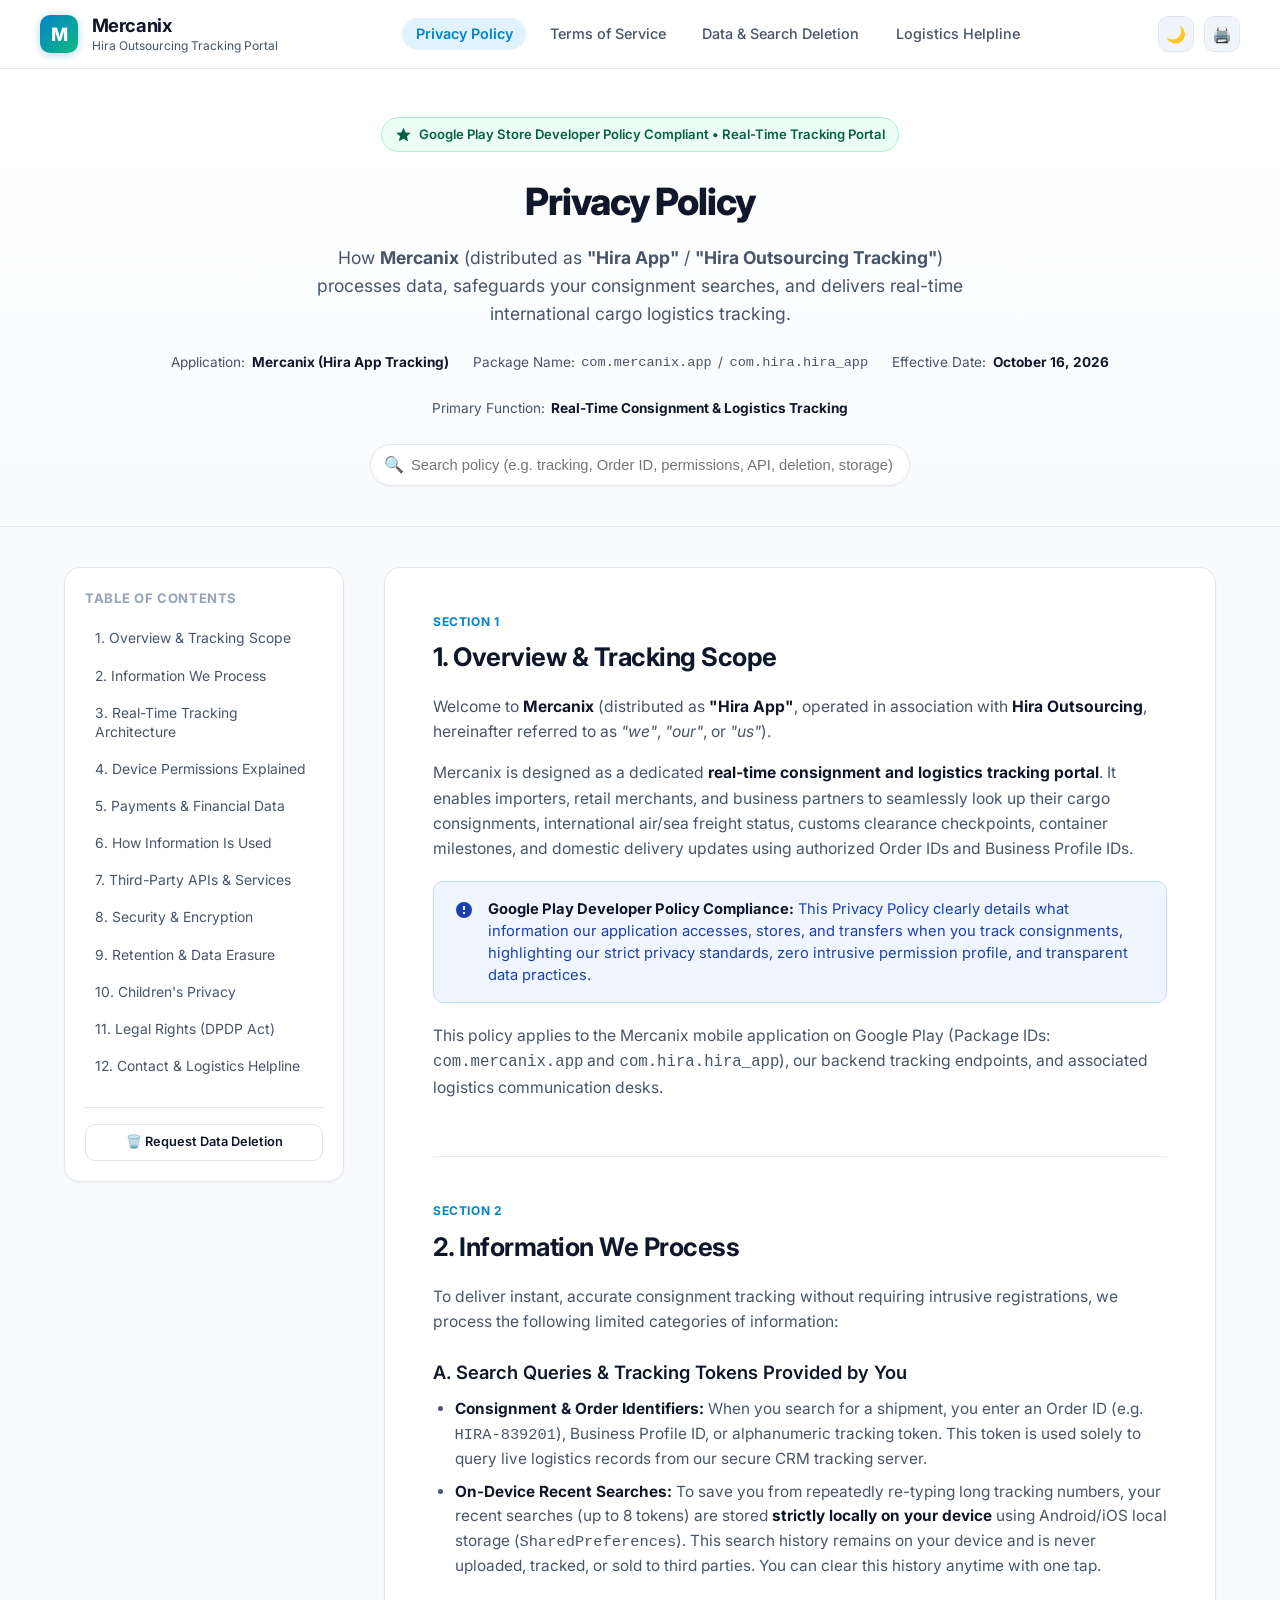
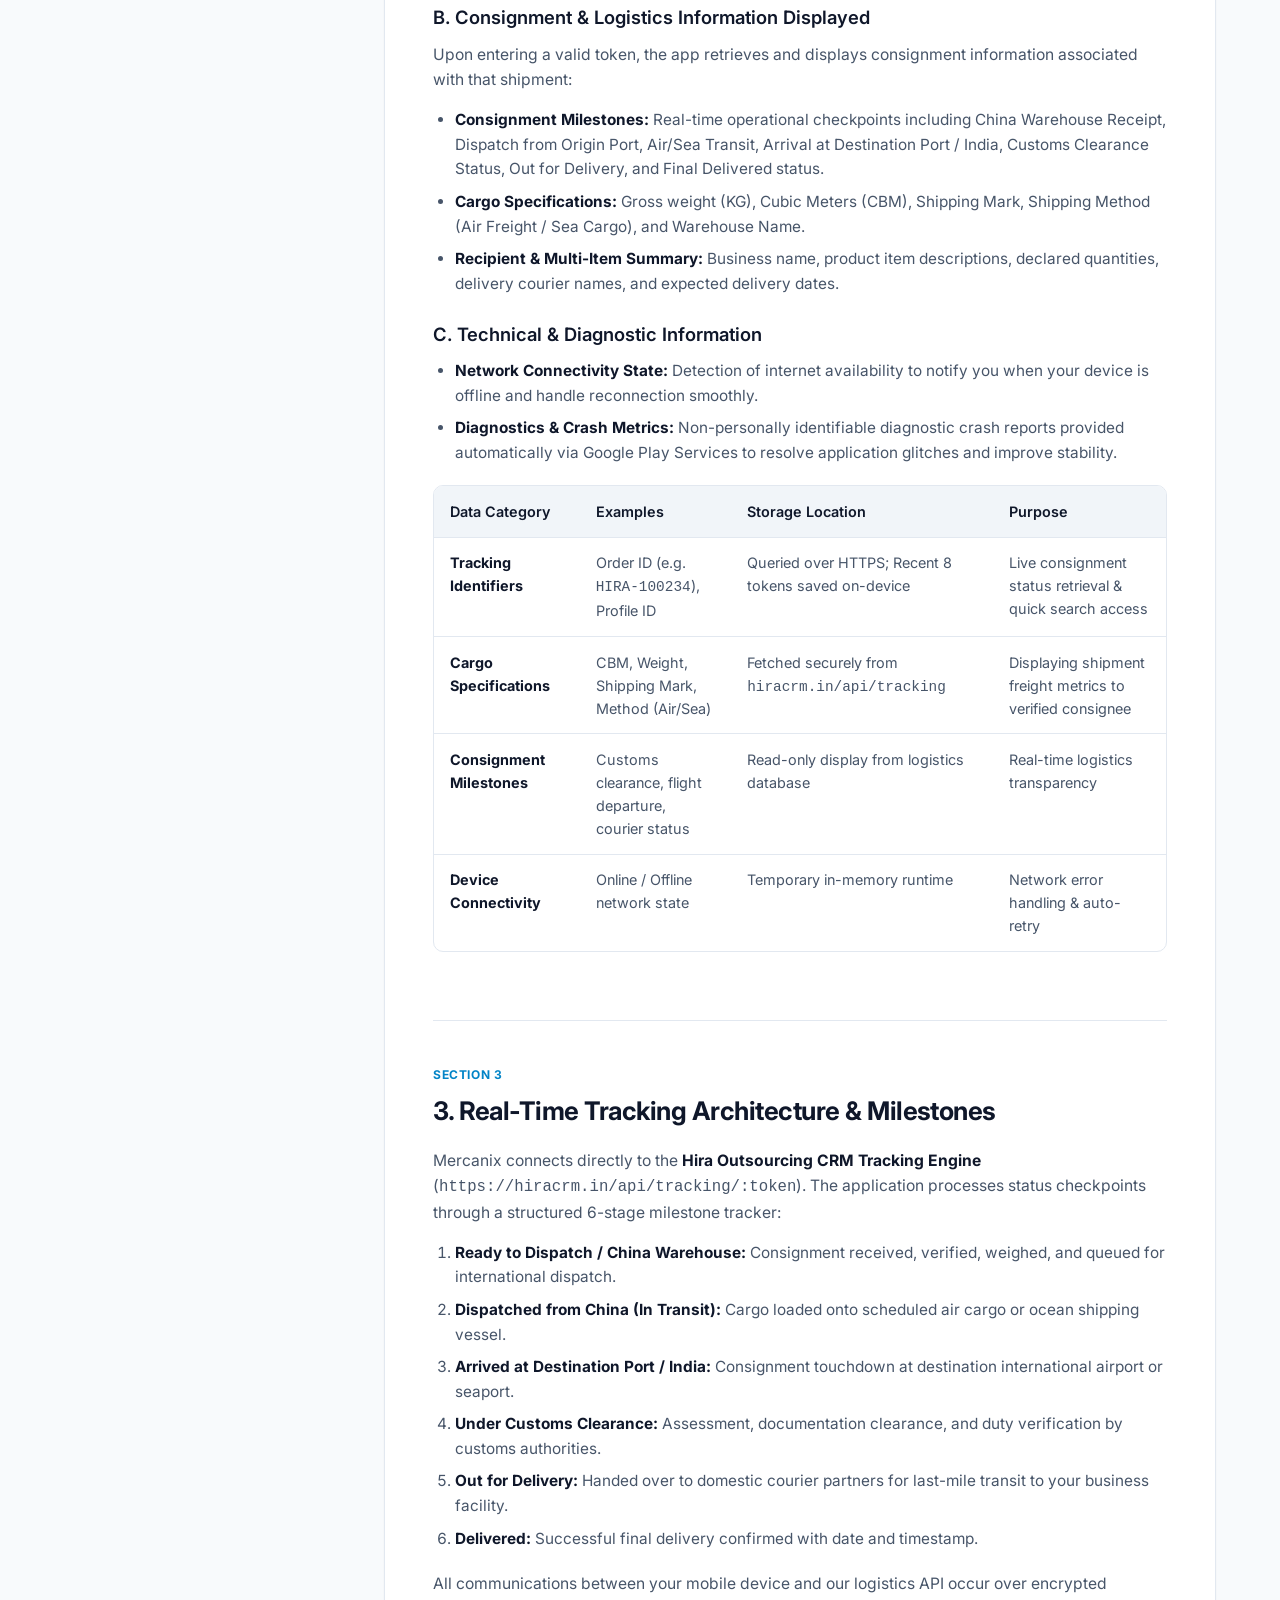
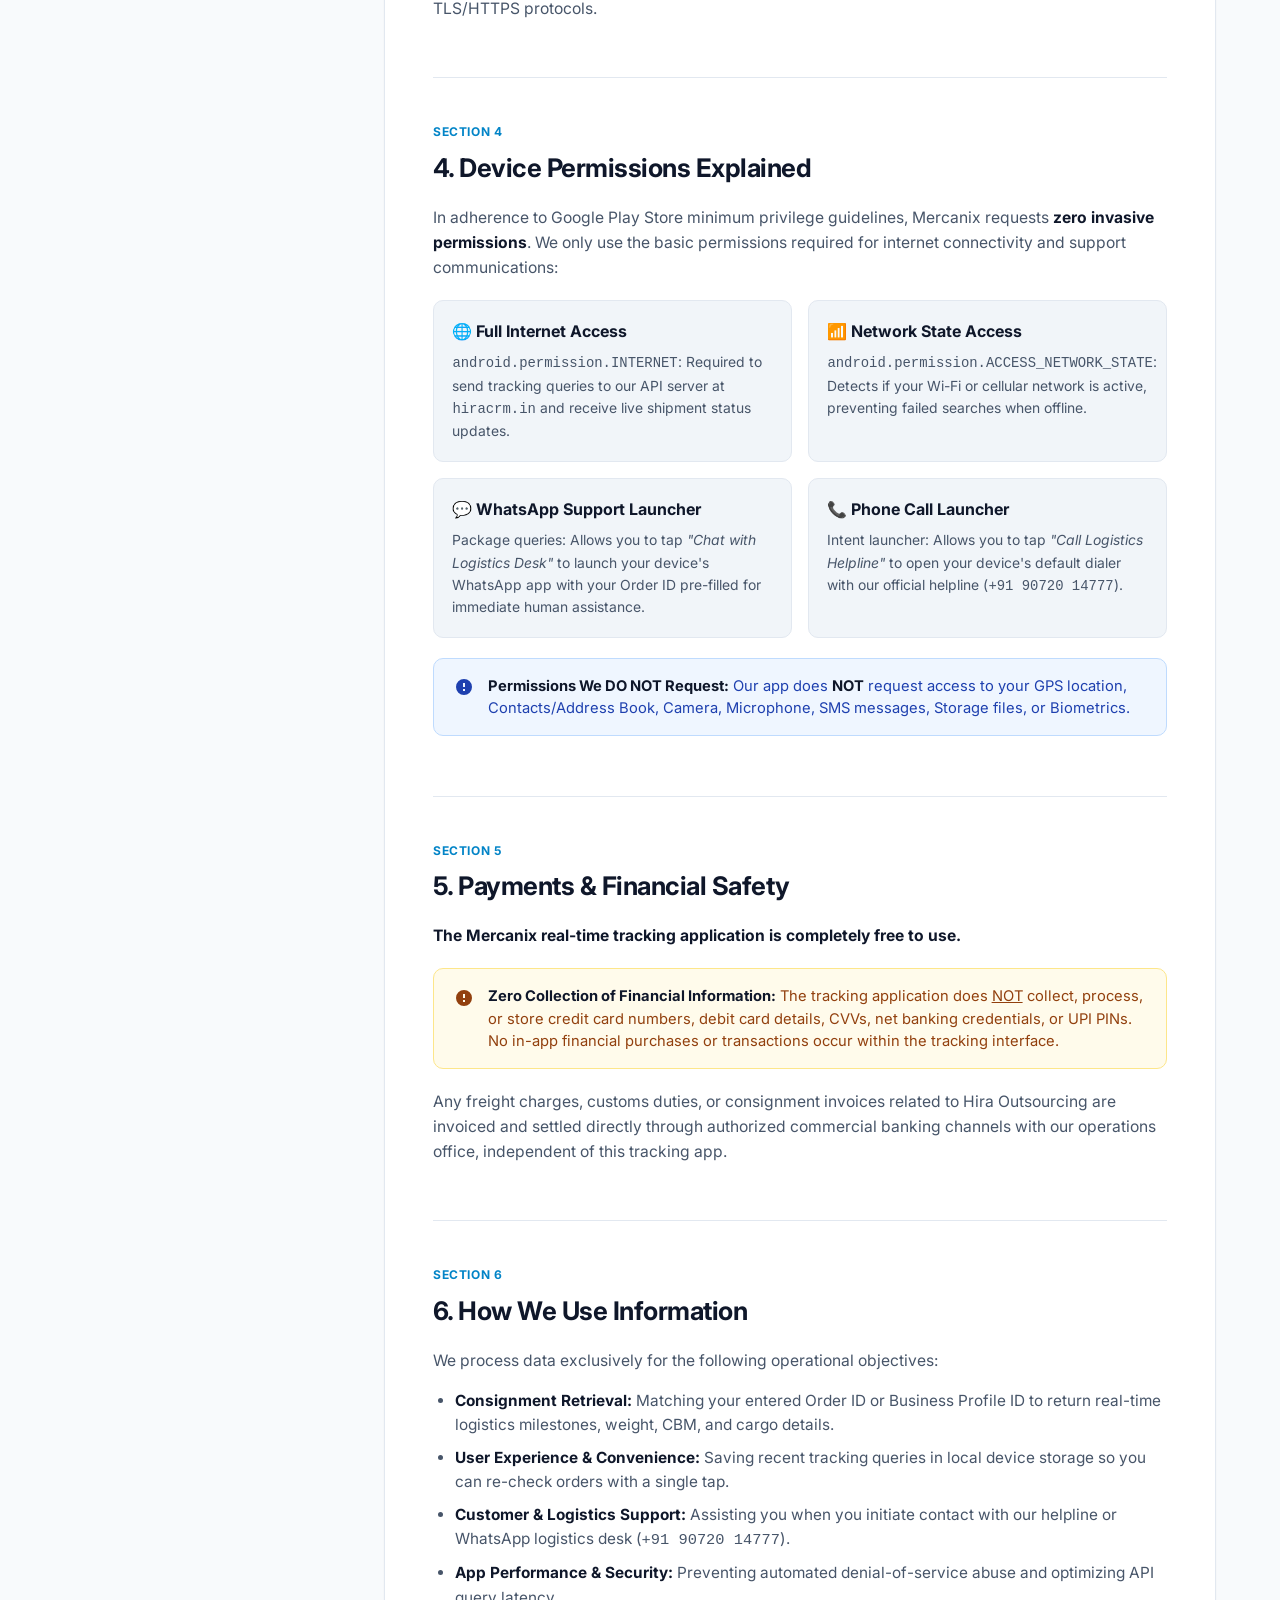
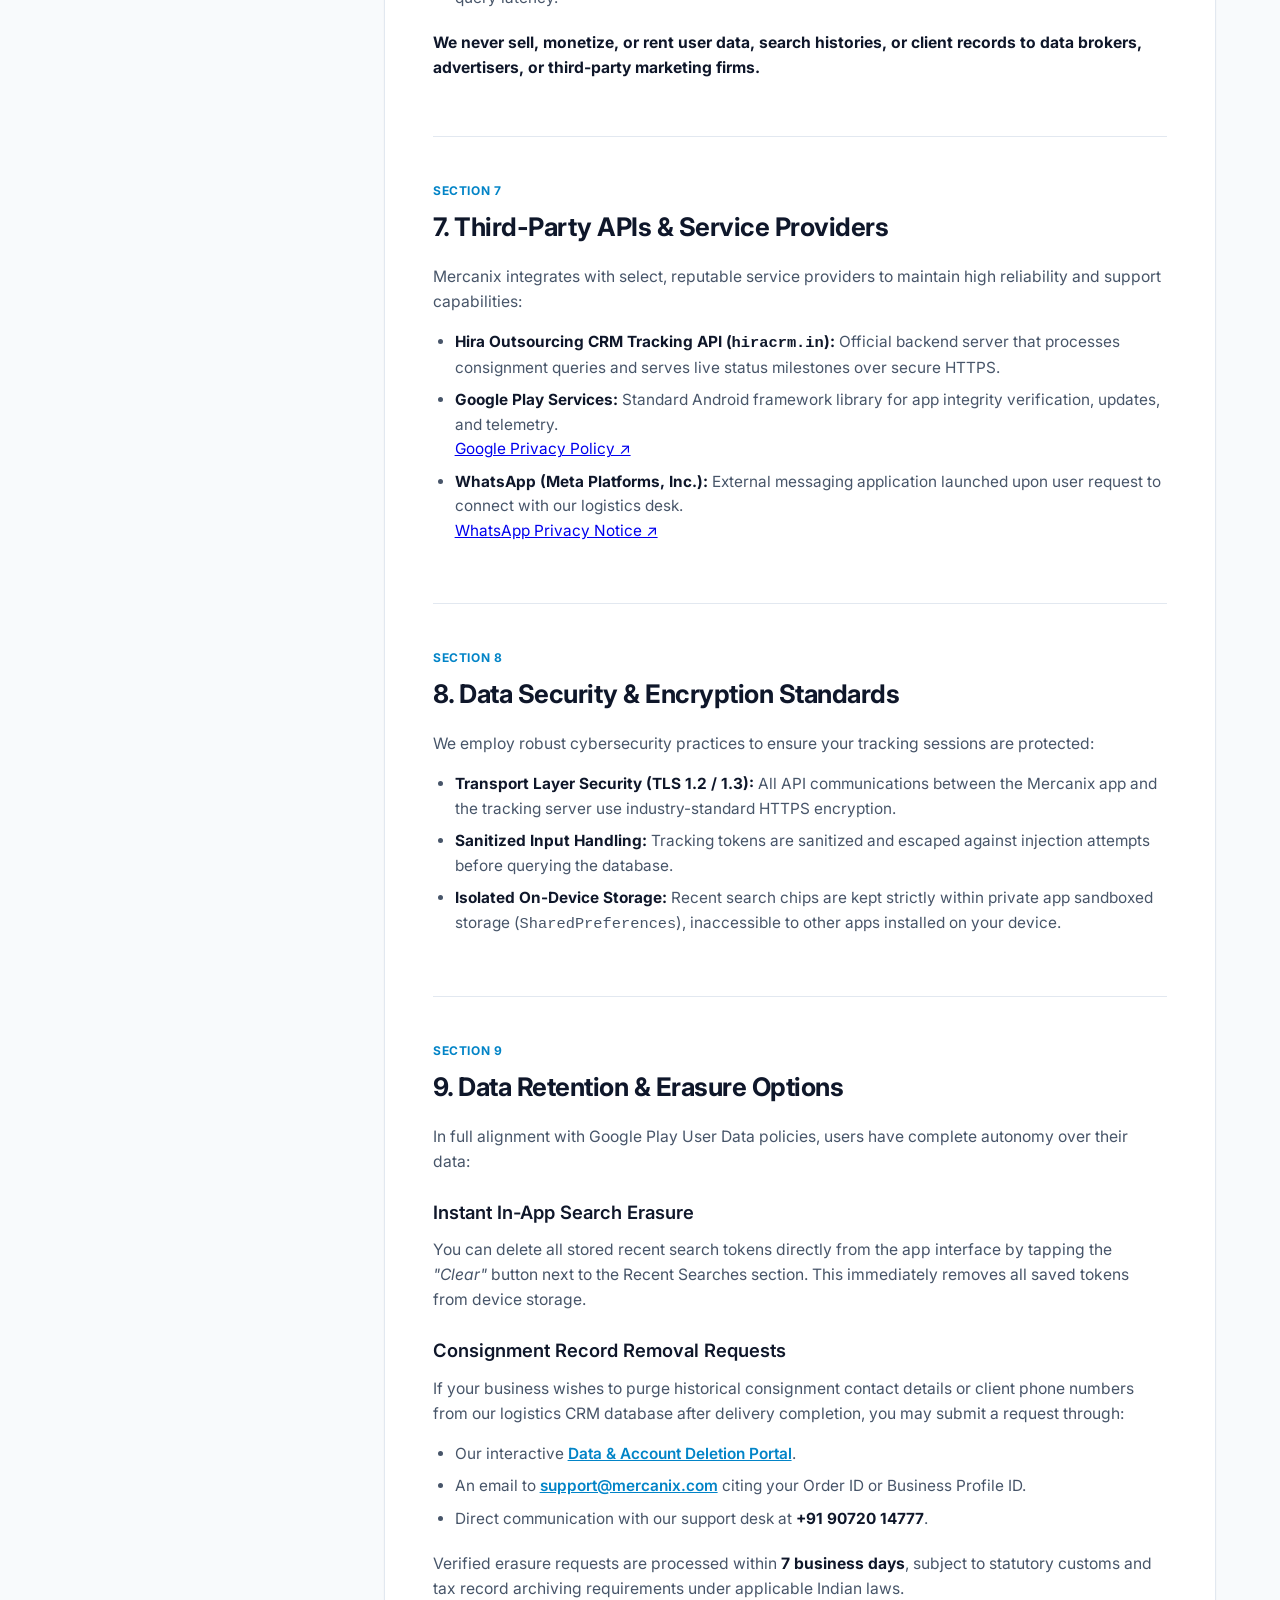
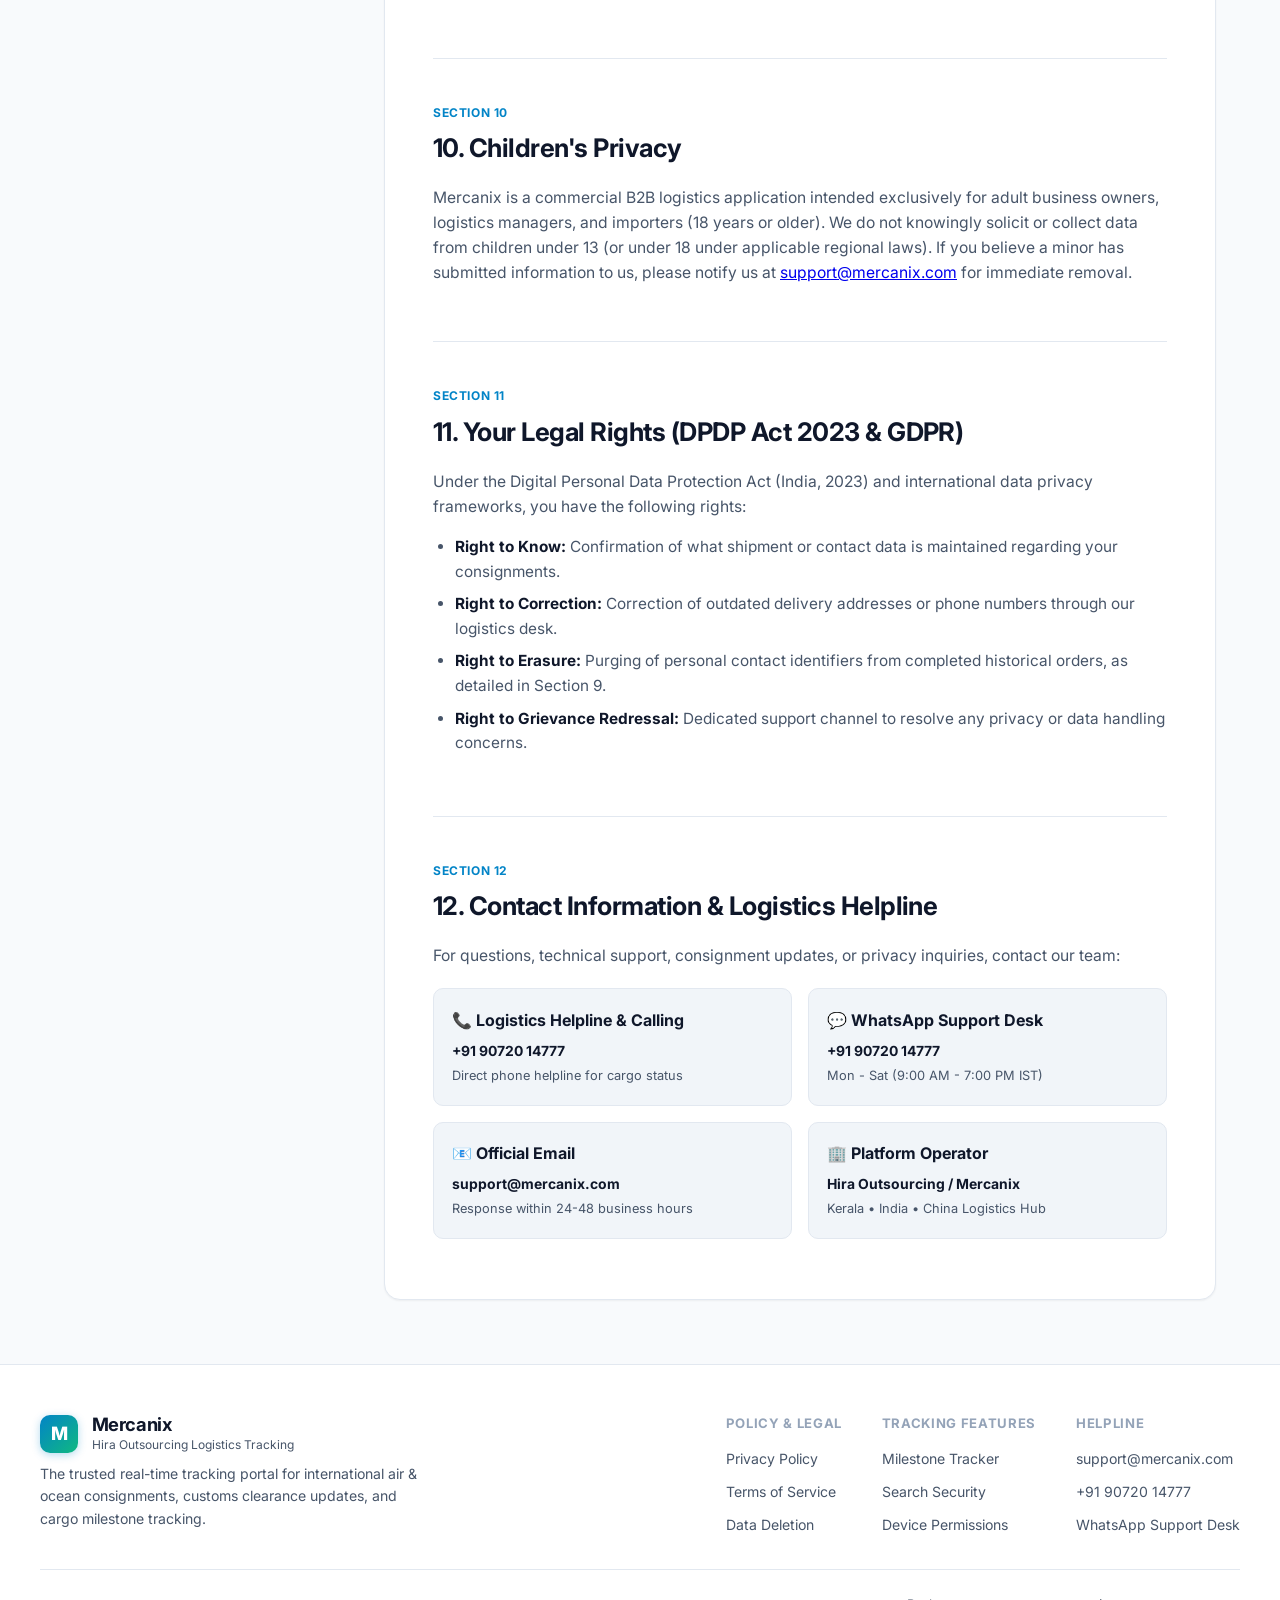
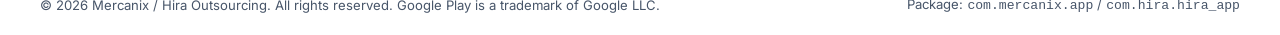
==== commit 7beb0e8b: "feat: update privacy policy and legal terms for tracking-focused Mercanix app with new helpline 9072" ====
--- a/index.html
+++ b/index.html
@@ -3,8 +3,8 @@
 <head>
   <meta charset="UTF-8">
   <meta name="viewport" content="width=device-width, initial-scale=1.0">
-  <title>Privacy Policy - Mercanix (Hira App) | Google Play Store Compliant</title>
-  <meta name="description" content="Official Privacy Policy for Mercanix (Hira App) B2B wholesale platform (Package: com.mercanix.app). Disclosures on user data, Firebase Auth, Razorpay payments, and account deletion.">
+  <title>Privacy Policy - Mercanix (Hira App) | Real-Time Logistics Tracking</title>
+  <meta name="description" content="Official Privacy Policy for Mercanix / Hira App (Package: com.mercanix.app). Real-time international logistics, cargo consignment milestone tracking, data safety, and user rights.">
   <link rel="preconnect" href="https://fonts.googleapis.com">
   <link rel="preconnect" href="https://fonts.gstatic.com" crossorigin>
   <link href="https://fonts.googleapis.com/css2?family=Inter:wght@400;500;600;700;800&display=swap" rel="stylesheet">
@@ -21,7 +21,7 @@
         <div class="brand-icon">M</div>
         <div class="brand-info">
           <h1>Mercanix</h1>
-          <span>Hira App Legal & Trust Center</span>
+          <span>Hira Outsourcing Tracking Portal</span>
         </div>
       </a>
 
@@ -29,8 +29,8 @@
         <ul class="nav-menu">
           <li><a href="index.html" class="nav-link active">Privacy Policy</a></li>
           <li><a href="terms.html" class="nav-link">Terms of Service</a></li>
-          <li><a href="deletion.html" class="nav-link">Account Deletion</a></li>
-          <li><a href="#contact" class="nav-link">Contact Support</a></li>
+          <li><a href="deletion.html" class="nav-link">Data & Search Deletion</a></li>
+          <li><a href="#contact" class="nav-link">Logistics Helpline</a></li>
         </ul>
       </nav>
 
@@ -50,17 +50,17 @@
     <div class="hero-container">
       <div class="compliance-badge">
         <svg viewBox="0 0 20 20"><path d="M10 1l2.9 6.2 6.8.6-5.1 4.5 1.5 6.7-6.1-3.5-6.1 3.5 1.5-6.7-5.1-4.5 6.8-.6L10 1z"/></svg>
-        Google Play Store Developer Policy Compliant
+        Google Play Store Developer Policy Compliant &bull; Real-Time Tracking Portal
       </div>
       <h1 class="hero-title">Privacy Policy</h1>
       <p class="hero-subtitle">
-        How <strong>Mercanix</strong> (referred to as <strong>"Hira App"</strong>) collects, safeguards, and processes your information when you use our wholesale sourcing & commerce mobile application.
+        How <strong>Mercanix</strong> (distributed as <strong>"Hira App"</strong> / <strong>"Hira Outsourcing Tracking"</strong>) processes data, safeguards your consignment searches, and delivers real-time international cargo logistics tracking.
       </p>
 
       <div class="hero-meta-strip">
         <div class="meta-item">
           <span>Application:</span>
-          <strong>Mercanix / Hira App</strong>
+          <strong>Mercanix (Hira App Tracking)</strong>
         </div>
         <div class="meta-item">
           <span>Package Name:</span>
@@ -68,18 +68,18 @@
         </div>
         <div class="meta-item">
           <span>Effective Date:</span>
-          <strong>September 18, 2026</strong>
+          <strong>October 16, 2026</strong>
         </div>
         <div class="meta-item">
-          <span>Target Audience:</span>
-          <strong>B2B Wholesale Merchants & Businesses (18+)</strong>
+          <span>Primary Function:</span>
+          <strong>Real-Time Consignment & Logistics Tracking</strong>
         </div>
       </div>
 
       <!-- Quick Search / Filter Bar -->
       <div class="search-wrapper">
         <span class="search-icon">🔍</span>
-        <input type="text" id="policy-search" class="search-input" placeholder="Search policy (e.g. deletion, OTP, payments, Razorpay, permissions)...">
+        <input type="text" id="policy-search" class="search-input" placeholder="Search policy (e.g. tracking, Order ID, permissions, API, deletion, storage)...">
       </div>
     </div>
   </section>
@@ -92,23 +92,23 @@
         <span>Table of Contents</span>
       </div>
       <ul class="toc-list" id="toc-list">
-        <li><a href="#introduction" class="toc-link">1. Overview & Scope</a></li>
-        <li><a href="#information-we-collect" class="toc-link">2. Data We Collect</a></li>
-        <li><a href="#payment-data" class="toc-link">3. Payments & Financial Safety</a></li>
-        <li><a href="#device-permissions" class="toc-link">4. Device Permissions</a></li>
-        <li><a href="#how-we-use-data" class="toc-link">5. How We Use Information</a></li>
-        <li><a href="#third-party-services" class="toc-link">6. Third-Party SDKs & Services</a></li>
-        <li><a href="#security-storage" class="toc-link">7. Security & Encryption</a></li>
-        <li><a href="#data-retention-deletion" class="toc-link">8. Data Retention & Deletion</a></li>
-        <li><a href="#children-privacy" class="toc-link">9. Children's Privacy</a></li>
-        <li><a href="#user-rights" class="toc-link">10. Your Rights (DPDP / GDPR)</a></li>
-        <li><a href="#policy-updates" class="toc-link">11. Changes to This Policy</a></li>
-        <li><a href="#contact" class="toc-link">12. Contact & Grievances</a></li>
+        <li><a href="#introduction" class="toc-link">1. Overview & Tracking Scope</a></li>
+        <li><a href="#information-we-collect" class="toc-link">2. Information We Process</a></li>
+        <li><a href="#tracking-features" class="toc-link">3. Real-Time Tracking Architecture</a></li>
+        <li><a href="#device-permissions" class="toc-link">4. Device Permissions Explained</a></li>
+        <li><a href="#financial-data" class="toc-link">5. Payments & Financial Data</a></li>
+        <li><a href="#how-we-use-data" class="toc-link">6. How Information Is Used</a></li>
+        <li><a href="#third-party-services" class="toc-link">7. Third-Party APIs & Services</a></li>
+        <li><a href="#security-storage" class="toc-link">8. Security & Encryption</a></li>
+        <li><a href="#data-retention-deletion" class="toc-link">9. Retention & Data Erasure</a></li>
+        <li><a href="#children-privacy" class="toc-link">10. Children's Privacy</a></li>
+        <li><a href="#user-rights" class="toc-link">11. Legal Rights (DPDP Act)</a></li>
+        <li><a href="#contact" class="toc-link">12. Contact & Logistics Helpline</a></li>
       </ul>
 
       <div style="margin-top: 1.5rem; padding-top: 1rem; border-top: 1px solid var(--border-color); text-align: center;">
         <a href="deletion.html" class="btn btn-outline" style="width: 100%; font-size: 0.8rem; padding: 0.45rem;">
-          🗑️ Request Account Deletion
+          🗑️ Request Data Deletion
         </a>
       </div>
     </aside>
@@ -119,45 +119,53 @@
       <!-- Section 1 -->
       <section id="introduction" class="policy-section">
         <span class="section-tag">Section 1</span>
-        <h2>1. Overview & Scope</h2>
-        <p>
-          Welcome to <strong>Mercanix</strong> (internally distributed and designated as <strong>"Hira App"</strong>, hereinafter referred to as <em>"we"</em>, <em>"our"</em>, or <em>"us"</em>). We are committed to upholding rigorous privacy standards, transparency, and data protection practices for all our merchants, suppliers, wholesale buyers, and visitors.
-        </p>
-        <p>
-          This Privacy Policy applies to the <strong>Mercanix Mobile Application</strong> available for download on Google Play (Package IDs: <code>com.mercanix.app</code> and <code>com.hira.hira_app</code>), our wholesale order desks, and all related services provided under the Mercanix ecosystem.
+        <h2>1. Overview & Tracking Scope</h2>
+        <p>
+          Welcome to <strong>Mercanix</strong> (distributed as <strong>"Hira App"</strong>, operated in association with <strong>Hira Outsourcing</strong>, hereinafter referred to as <em>"we"</em>, <em>"our"</em>, or <em>"us"</em>). 
+        </p>
+        <p>
+          Mercanix is designed as a dedicated <strong>real-time consignment and logistics tracking portal</strong>. It enables importers, retail merchants, and business partners to seamlessly look up their cargo consignments, international air/sea freight status, customs clearance checkpoints, container milestones, and domestic delivery updates using authorized Order IDs and Business Profile IDs.
         </p>
         <div class="alert-box info">
           <svg viewBox="0 0 20 20"><path d="M10 2a8 8 0 100 16 8 8 0 000-16zm1 12H9v-2h2v2zm0-4H9V6h2v4z"/></svg>
           <div>
-            <strong>Google Play Store Developer Compliance Notice:</strong>
-            This policy comprehensively explains what personal and sensitive user data our application accesses, collects, uses, and shares; how we safeguard that data; and how you can exercise full control, including requesting account and data deletion.
-          </div>
-        </div>
-        <p>
-          By downloading, accessing, or utilizing the Mercanix / Hira App, you acknowledge that you have read and understood this Privacy Policy and agree to our processing of your information in accordance with its terms.
+            <strong>Google Play Developer Policy Compliance:</strong>
+            This Privacy Policy clearly details what information our application accesses, stores, and transfers when you track consignments, highlighting our strict privacy standards, zero intrusive permission profile, and transparent data practices.
+          </div>
+        </div>
+        <p>
+          This policy applies to the Mercanix mobile application on Google Play (Package IDs: <code>com.mercanix.app</code> and <code>com.hira.hira_app</code>), our backend tracking endpoints, and associated logistics communication desks.
         </p>
       </section>
 
       <!-- Section 2 -->
       <section id="information-we-collect" class="policy-section">
         <span class="section-tag">Section 2</span>
-        <h2>2. Information We Collect</h2>
-        <p>
-          In order to provide our wholesale B2B marketplace features, manage logistics, authenticate merchant accounts, and process orders, we collect the following categories of data:
-        </p>
-
-        <h3>A. Information You Provide Directly</h3>
-        <ul>
-          <li><strong>Phone Number & Authentication Credentials:</strong> When you register or sign in, we collect your mobile phone number. We utilize <em>Firebase Phone Authentication</em> to deliver a One-Time Password (OTP) via SMS for secure account access without requiring passwords.</li>
-          <li><strong>Profile & Business Information:</strong> Store/business name, merchant contact name, email address, business category (e.g. Anti-Tarnish Jewelry, Electronics, Wholesale Sourcing), and business tax identifiers (such as GSTIN, trade licenses) submitted when applying for the <em>Mercanix Verified Supplier</em> badge.</li>
-          <li><strong>Shipping & Delivery Addresses:</strong> Recipient name, full business address, pin code, state, city, and secondary delivery contact numbers used exclusively to fulfill wholesale dispatches.</li>
-          <li><strong>Order & Cart Details:</strong> Selected wholesale products, product variants, order quantities, minimum order values (MOQ), custom quotation requests (RFQ), and communication with our support desks.</li>
-        </ul>
-
-        <h3>B. Information Collected Automatically</h3>
-        <ul>
-          <li><strong>Device & Hardware Data:</strong> Device model, manufacturer, Android OS version, unique device identifiers, network carrier, and system language settings.</li>
-          <li><strong>App Performance & Log Data:</strong> Internet protocol (IP) address, application version, timestamp of interactions, error logs, and performance metrics collected to ensure application stability and security.</li>
+        <h2>2. Information We Process</h2>
+        <p>
+          To deliver instant, accurate consignment tracking without requiring intrusive registrations, we process the following limited categories of information:
+        </p>
+
+        <h3>A. Search Queries & Tracking Tokens Provided by You</h3>
+        <ul>
+          <li><strong>Consignment & Order Identifiers:</strong> When you search for a shipment, you enter an Order ID (e.g. <code>HIRA-839201</code>), Business Profile ID, or alphanumeric tracking token. This token is used solely to query live logistics records from our secure CRM tracking server.</li>
+          <li><strong>On-Device Recent Searches:</strong> To save you from repeatedly re-typing long tracking numbers, your recent searches (up to 8 tokens) are stored <strong>strictly locally on your device</strong> using Android/iOS local storage (<code>SharedPreferences</code>). This search history remains on your device and is never uploaded, tracked, or sold to third parties. You can clear this history anytime with one tap.</li>
+        </ul>
+
+        <h3>B. Consignment & Logistics Information Displayed</h3>
+        <p>
+          Upon entering a valid token, the app retrieves and displays consignment information associated with that shipment:
+        </p>
+        <ul>
+          <li><strong>Consignment Milestones:</strong> Real-time operational checkpoints including China Warehouse Receipt, Dispatch from Origin Port, Air/Sea Transit, Arrival at Destination Port / India, Customs Clearance Status, Out for Delivery, and Final Delivered status.</li>
+          <li><strong>Cargo Specifications:</strong> Gross weight (KG), Cubic Meters (CBM), Shipping Mark, Shipping Method (Air Freight / Sea Cargo), and Warehouse Name.</li>
+          <li><strong>Recipient & Multi-Item Summary:</strong> Business name, product item descriptions, declared quantities, delivery courier names, and expected delivery dates.</li>
+        </ul>
+
+        <h3>C. Technical & Diagnostic Information</h3>
+        <ul>
+          <li><strong>Network Connectivity State:</strong> Detection of internet availability to notify you when your device is offline and handle reconnection smoothly.</li>
+          <li><strong>Diagnostics & Crash Metrics:</strong> Non-personally identifiable diagnostic crash reports provided automatically via Google Play Services to resolve application glitches and improve stability.</li>
         </ul>
 
         <div class="data-table-container">
@@ -166,40 +174,34 @@
               <tr>
                 <th>Data Category</th>
                 <th>Examples</th>
-                <th>Collection Purpose</th>
-                <th>Shared with Third Parties?</th>
+                <th>Storage Location</th>
+                <th>Purpose</th>
               </tr>
             </thead>
             <tbody>
               <tr>
-                <td><strong>Identifiers</strong></td>
-                <td>Phone number, User ID</td>
-                <td>Account creation & OTP authentication</td>
-                <td>Firebase Auth (Google LLC)</td>
+                <td><strong>Tracking Identifiers</strong></td>
+                <td>Order ID (e.g. <code>HIRA-100234</code>), Profile ID</td>
+                <td>Queried over HTTPS; Recent 8 tokens saved on-device</td>
+                <td>Live consignment status retrieval & quick search access</td>
               </tr>
               <tr>
-                <td><strong>Commercial Info</strong></td>
-                <td>Cart items, order history, RFQ invoices</td>
-                <td>Order fulfillment & Escrow protection</td>
-                <td>Delivery partners & suppliers (upon order)</td>
+                <td><strong>Cargo Specifications</strong></td>
+                <td>CBM, Weight, Shipping Mark, Method (Air/Sea)</td>
+                <td>Fetched securely from <code>hiracrm.in/api/tracking</code></td>
+                <td>Displaying shipment freight metrics to verified consignee</td>
               </tr>
               <tr>
-                <td><strong>Location/Address</strong></td>
-                <td>Shipping address & Postal PIN code</td>
-                <td>Logistics & package delivery</td>
-                <td>Verified courier / delivery partners</td>
+                <td><strong>Consignment Milestones</strong></td>
+                <td>Customs clearance, flight departure, courier status</td>
+                <td>Read-only display from logistics database</td>
+                <td>Real-time logistics transparency</td>
               </tr>
               <tr>
-                <td><strong>Financial Records</strong></td>
-                <td>Order total, Razorpay Payment ID</td>
-                <td>Transaction record & invoice generation</td>
-                <td>Razorpay Software Pvt. Ltd.</td>
-              </tr>
-              <tr>
-                <td><strong>Technical Data</strong></td>
-                <td>Device model, Android version, IP address</td>
-                <td>Bug fixing, crash diagnostics, security</td>
-                <td>Google Play Services</td>
+                <td><strong>Device Connectivity</strong></td>
+                <td>Online / Offline network state</td>
+                <td>Temporary in-memory runtime</td>
+                <td>Network error handling & auto-retry</td>
               </tr>
             </tbody>
           </table>
@@ -207,27 +209,23 @@
       </section>
 
       <!-- Section 3 -->
-      <section id="payment-data" class="policy-section">
+      <section id="tracking-features" class="policy-section">
         <span class="section-tag">Section 3</span>
-        <h2>3. Payment & Financial Data Handling</h2>
-        <p>
-          Mercanix operates a dedicated <strong>Escrow Trade Assurance</strong> system designed to protect wholesale buyers and suppliers. Under this model, buyer funds are held in secure escrow and released to suppliers only after delivery confirmation.
-        </p>
-        <div class="alert-box warning">
-          <svg viewBox="0 0 20 20"><path d="M10 2a8 8 0 100 16 8 8 0 000-16zm1 12H9v-2h2v2zm0-4H9V6h2v4z"/></svg>
-          <div>
-            <strong>Zero Storage of Sensitive Banking Credentials:</strong>
-            Mercanix does <u>NOT</u> collect, store, or have access to your Credit/Debit Card numbers, CVV codes, Net Banking passwords, or UPI PINs. All financial transactions are processed directly by certified payment gateways.
-          </div>
-        </div>
-        <p>
-          We integrate with <strong>Razorpay</strong> (Razorpay Software Private Limited), an RBI-authorized and <strong>PCI-DSS Level 1 compliant</strong> payment aggregator. When you pay inside the app:
-        </p>
-        <ul>
-          <li>Your payment credentials are encrypted directly between your device and Razorpay's banking servers.</li>
-          <li>Mercanix receives only non-sensitive transaction confirmation metadata: payment status (Success / Failed), timestamp, transaction amount, and a unique <code>razorpay_payment_id</code> used for generating tax invoices and processing escrow releases.</li>
-          <li>For orders placed via our dedicated <strong>WhatsApp Order Desk</strong>, payments are coordinated securely through official banking channels with verified invoices.</li>
-        </ul>
+        <h2>3. Real-Time Tracking Architecture & Milestones</h2>
+        <p>
+          Mercanix connects directly to the <strong>Hira Outsourcing CRM Tracking Engine</strong> (<code>https://hiracrm.in/api/tracking/:token</code>). The application processes status checkpoints through a structured 6-stage milestone tracker:
+        </p>
+        <ol>
+          <li><strong>Ready to Dispatch / China Warehouse:</strong> Consignment received, verified, weighed, and queued for international dispatch.</li>
+          <li><strong>Dispatched from China (In Transit):</strong> Cargo loaded onto scheduled air cargo or ocean shipping vessel.</li>
+          <li><strong>Arrived at Destination Port / India:</strong> Consignment touchdown at destination international airport or seaport.</li>
+          <li><strong>Under Customs Clearance:</strong> Assessment, documentation clearance, and duty verification by customs authorities.</li>
+          <li><strong>Out for Delivery:</strong> Handed over to domestic courier partners for last-mile transit to your business facility.</li>
+          <li><strong>Delivered:</strong> Successful final delivery confirmed with date and timestamp.</li>
+        </ol>
+        <p>
+          All communications between your mobile device and our logistics API occur over encrypted TLS/HTTPS protocols.
+        </p>
       </section>
 
       <!-- Section 4 -->
@@ -235,195 +233,190 @@
         <span class="section-tag">Section 4</span>
         <h2>4. Device Permissions Explained</h2>
         <p>
-          In accordance with Google Play Developer Policies, we only request permissions strictly essential for core app capabilities:
+          In adherence to Google Play Store minimum privilege guidelines, Mercanix requests <strong>zero invasive permissions</strong>. We only use the basic permissions required for internet connectivity and support communications:
         </p>
 
         <div class="cards-grid">
           <div class="feature-card">
             <h4>🌐 Full Internet Access</h4>
-            <p><code>android.permission.INTERNET</code>: Enables communication with our product databases, Firebase authentication servers, and payment gateways.</p>
-          </div>
-          <div class="feature-card">
-            <h4>📶 Network State</h4>
-            <p><code>android.permission.ACCESS_NETWORK_STATE</code>: Detects whether your device has an active internet connection to prevent data loss during order submission.</p>
-          </div>
-          <div class="feature-card">
-            <h4>💬 SMS Retriever API</h4>
-            <p>Google Play Services SMS Retriever: Allows automatic, instant autofill of the 6-digit OTP verification code without reading personal text messages.</p>
-          </div>
-          <div class="feature-card">
-            <h4>🔗 External Application Launch</h4>
-            <p><code>&lt;queries&gt;</code> intent for WhatsApp: Enables opening WhatsApp directly with your pre-filled wholesale inquiry when using the WhatsApp Order Desk.</p>
-          </div>
-        </div>
-
-        <p>
-          We do <strong>not</strong> access sensitive background location, contact address books, microphones, or SMS history.
-        </p>
+            <p><code>android.permission.INTERNET</code>: Required to send tracking queries to our API server at <code>hiracrm.in</code> and receive live shipment status updates.</p>
+          </div>
+          <div class="feature-card">
+            <h4>📶 Network State Access</h4>
+            <p><code>android.permission.ACCESS_NETWORK_STATE</code>: Detects if your Wi-Fi or cellular network is active, preventing failed searches when offline.</p>
+          </div>
+          <div class="feature-card">
+            <h4>💬 WhatsApp Support Launcher</h4>
+            <p>Package queries: Allows you to tap <em>"Chat with Logistics Desk"</em> to launch your device's WhatsApp app with your Order ID pre-filled for immediate human assistance.</p>
+          </div>
+          <div class="feature-card">
+            <h4>📞 Phone Call Launcher</h4>
+            <p>Intent launcher: Allows you to tap <em>"Call Logistics Helpline"</em> to open your device's default dialer with our official helpline (<code>+91 90720 14777</code>).</p>
+          </div>
+        </div>
+
+        <div class="alert-box info" style="margin-top: 1rem;">
+          <svg viewBox="0 0 20 20"><path d="M10 2a8 8 0 100 16 8 8 0 000-16zm1 12H9v-2h2v2zm0-4H9V6h2v4z"/></svg>
+          <div>
+            <strong>Permissions We DO NOT Request:</strong>
+            Our app does <strong>NOT</strong> request access to your GPS location, Contacts/Address Book, Camera, Microphone, SMS messages, Storage files, or Biometrics.
+          </div>
+        </div>
       </section>
 
       <!-- Section 5 -->
+      <section id="financial-data" class="policy-section">
+        <span class="section-tag">Section 5</span>
+        <h2>5. Payments & Financial Safety</h2>
+        <p>
+          <strong>The Mercanix real-time tracking application is completely free to use.</strong>
+        </p>
+        <div class="alert-box warning">
+          <svg viewBox="0 0 20 20"><path d="M10 2a8 8 0 100 16 8 8 0 000-16zm1 12H9v-2h2v2zm0-4H9V6h2v4z"/></svg>
+          <div>
+            <strong>Zero Collection of Financial Information:</strong>
+            The tracking application does <u>NOT</u> collect, process, or store credit card numbers, debit card details, CVVs, net banking credentials, or UPI PINs. No in-app financial purchases or transactions occur within the tracking interface.
+          </div>
+        </div>
+        <p>
+          Any freight charges, customs duties, or consignment invoices related to Hira Outsourcing are invoiced and settled directly through authorized commercial banking channels with our operations office, independent of this tracking app.
+        </p>
+      </section>
+
+      <!-- Section 6 -->
       <section id="how-we-use-data" class="policy-section">
-        <span class="section-tag">Section 5</span>
-        <h2>5. How We Use Your Information</h2>
-        <p>We process your data exclusively for legitimate commercial purposes:</p>
-        <ul>
-          <li><strong>Authentication & Profile Setup:</strong> Verifying your phone number and securing your wholesale account against unauthorized access.</li>
-          <li><strong>Order Processing & Fulfillment:</strong> Communicating order specifications, verifying bulk anti-tarnish jewelry or catalog selections, generating invoices, and arranging courier dispatches.</li>
-          <li><strong>Trade Assurance & Escrow:</strong> Safekeeping transaction records to mediate dispute resolutions between wholesale buyers and verified suppliers.</li>
-          <li><strong>Customer & Merchant Support:</strong> Providing real-time assistance via the Mercanix Business Support Desk (hotline: <code>+91 97473 04599</code>) and in-app chat.</li>
-          <li><strong>Fraud Prevention & Platform Integrity:</strong> Protecting against malicious activity, fake reviews, or unauthorized automated access.</li>
-        </ul>
-        <p>
-          <strong>We never sell your personal or business data to third-party data brokers or advertisers.</strong>
-        </p>
-      </section>
-
-      <!-- Section 6 -->
+        <span class="section-tag">Section 6</span>
+        <h2>6. How We Use Information</h2>
+        <p>We process data exclusively for the following operational objectives:</p>
+        <ul>
+          <li><strong>Consignment Retrieval:</strong> Matching your entered Order ID or Business Profile ID to return real-time logistics milestones, weight, CBM, and cargo details.</li>
+          <li><strong>User Experience & Convenience:</strong> Saving recent tracking queries in local device storage so you can re-check orders with a single tap.</li>
+          <li><strong>Customer & Logistics Support:</strong> Assisting you when you initiate contact with our helpline or WhatsApp logistics desk (<code>+91 90720 14777</code>).</li>
+          <li><strong>App Performance & Security:</strong> Preventing automated denial-of-service abuse and optimizing API query latency.</li>
+        </ul>
+        <p>
+          <strong>We never sell, monetize, or rent user data, search histories, or client records to data brokers, advertisers, or third-party marketing firms.</strong>
+        </p>
+      </section>
+
+      <!-- Section 7 -->
       <section id="third-party-services" class="policy-section">
-        <span class="section-tag">Section 6</span>
-        <h2>6. Third-Party SDKs & Service Providers</h2>
-        <p>
-          Our application incorporates select third-party software development kits (SDKs) and cloud services to provide critical infrastructure. Each provider operates under their respective privacy policies:
+        <span class="section-tag">Section 7</span>
+        <h2>7. Third-Party APIs & Service Providers</h2>
+        <p>
+          Mercanix integrates with select, reputable service providers to maintain high reliability and support capabilities:
         </p>
         <ul>
           <li>
-            <strong>Google Play Services:</strong> Used for core Android framework services, app updates, and telemetry.
+            <strong>Hira Outsourcing CRM Tracking API (<code>hiracrm.in</code>):</strong>
+            Official backend server that processes consignment queries and serves live status milestones over secure HTTPS.
+          </li>
+          <li>
+            <strong>Google Play Services:</strong>
+            Standard Android framework library for app integrity verification, updates, and telemetry.
             <br><a href="https://policies.google.com/privacy" target="_blank" rel="noopener noreferrer">Google Privacy Policy ↗</a>
           </li>
           <li>
-            <strong>Firebase Authentication (Google LLC):</strong> Used for secure SMS OTP authentication and token management.
-            <br><a href="https://firebase.google.com/support/privacy" target="_blank" rel="noopener noreferrer">Firebase Privacy & Security Documentation ↗</a>
+            <strong>WhatsApp (Meta Platforms, Inc.):</strong>
+            External messaging application launched upon user request to connect with our logistics desk.
+            <br><a href="https://www.whatsapp.com/legal/privacy-policy" target="_blank" rel="noopener noreferrer">WhatsApp Privacy Notice ↗</a>
           </li>
-          <li>
-            <strong>Razorpay Software Pvt. Ltd.:</strong> PCI-DSS Level 1 compliant payment processing gateway for UPI, debit/credit cards, and net banking.
-            <br><a href="https://razorpay.com/privacy/" target="_blank" rel="noopener noreferrer">Razorpay Privacy Policy ↗</a>
-          </li>
-          <li>
-            <strong>WhatsApp / Meta Platforms:</strong> Direct messaging bridge used for wholesale inquiries, custom quotes, and hotline communications.
-            <br><a href="https://www.whatsapp.com/legal/privacy-policy" target="_blank" rel="noopener noreferrer">WhatsApp Legal Privacy Notice ↗</a>
-          </li>
-        </ul>
-      </section>
-
-      <!-- Section 7 -->
+        </ul>
+      </section>
+
+      <!-- Section 8 -->
       <section id="security-storage" class="policy-section">
-        <span class="section-tag">Section 7</span>
-        <h2>7. Data Security & Storage Practices</h2>
-        <p>
-          We employ industry-standard technical and operational safeguards designed to prevent unauthorized access, disclosure, alteration, or destruction of your information:
-        </p>
-        <ul>
-          <li><strong>Encryption in Transit:</strong> All data transmitted between the Mercanix app, our servers, and third-party APIs is encrypted using <strong>Transport Layer Security (TLS 1.2 / TLS 1.3)</strong>.</li>
-          <li><strong>Restricted Access:</strong> Access to user contact details and order records is strictly restricted to authorized staff who require it for customer support or order fulfillment.</li>
-          <li><strong>Tokenized Authentication:</strong> In-app sessions utilize secure cryptographic JSON Web Tokens (JWT) and Firebase tokens that automatically refresh without persisting raw passwords.</li>
-        </ul>
-      </section>
-
-      <!-- Section 8 -->
+        <span class="section-tag">Section 8</span>
+        <h2>8. Data Security & Encryption Standards</h2>
+        <p>
+          We employ robust cybersecurity practices to ensure your tracking sessions are protected:
+        </p>
+        <ul>
+          <li><strong>Transport Layer Security (TLS 1.2 / 1.3):</strong> All API communications between the Mercanix app and the tracking server use industry-standard HTTPS encryption.</li>
+          <li><strong>Sanitized Input Handling:</strong> Tracking tokens are sanitized and escaped against injection attempts before querying the database.</li>
+          <li><strong>Isolated On-Device Storage:</strong> Recent search chips are kept strictly within private app sandboxed storage (<code>SharedPreferences</code>), inaccessible to other apps installed on your device.</li>
+        </ul>
+      </section>
+
+      <!-- Section 9 -->
       <section id="data-retention-deletion" class="policy-section">
-        <span class="section-tag">Section 8</span>
-        <h2>8. Data Retention & Account Deletion Policy</h2>
-        <p>
-          In full accordance with <strong>Google Play's User Data & Account Deletion Policy</strong>, we empower all users with complete autonomy over their data.
-        </p>
-
-        <h3>How Long We Retain Data</h3>
-        <ul>
-          <li><strong>Active Account Data:</strong> Your profile, delivery addresses, and cart items are retained as long as your account remains active.</li>
-          <li><strong>Statutory Invoices & Tax Records:</strong> Under statutory accounting and tax regulations (such as the Indian Goods and Services Tax Act), transaction invoices, GST numbers, and payment receipts must be archived for a mandatory retention period (typically 5 to 7 years) after which they are permanently destroyed.</li>
-        </ul>
-
-        <h3>How to Request Account & Data Deletion</h3>
-        <p>
-          You have the right to request the complete deletion of your account and associated personal data at any time without fee. You can initiate this in any of the following ways:
-        </p>
-        <ol>
-          <li>
-            <strong>Dedicated Deletion Portal:</strong> Visit our <a href="deletion.html" style="color: var(--primary); font-weight: 600;">Account & Data Deletion Request Page</a> and submit the simple verification form.
-          </li>
-          <li>
-            <strong>Email Request:</strong> Send an email to <a href="mailto:support@mercanix.com?subject=Account%20Deletion%20Request" style="color: var(--primary); font-weight: 600;">support@mercanix.com</a> from or citing your registered phone number with the subject line <em>"Account Deletion Request"</em>.
-          </li>
-          <li>
-            <strong>Support Desk Hotline:</strong> Reach out to our business hotline at <strong>+91 97473 04599</strong> (WhatsApp / Phone) to request assisted account removal.
-          </li>
-        </ol>
-
-        <div class="alert-box info">
-          <svg viewBox="0 0 20 20"><path d="M10 2a8 8 0 100 16 8 8 0 000-16zm1 12H9v-2h2v2zm0-4H9V6h2v4z"/></svg>
-          <div>
-            <strong>Processing Timeline:</strong> Upon identity confirmation, your registered phone number, user credentials, active cart items, and saved addresses will be purged from our active databases within <strong>7 business days</strong>.
-          </div>
-        </div>
-
-        <p style="margin-top: 1rem;">
-          <a href="deletion.html" class="btn btn-primary">Open Account Deletion Assistant →</a>
-        </p>
-      </section>
-
-      <!-- Section 9 -->
+        <span class="section-tag">Section 9</span>
+        <h2>9. Data Retention & Erasure Options</h2>
+        <p>
+          In full alignment with Google Play User Data policies, users have complete autonomy over their data:
+        </p>
+
+        <h3>Instant In-App Search Erasure</h3>
+        <p>
+          You can delete all stored recent search tokens directly from the app interface by tapping the <em>"Clear"</em> button next to the Recent Searches section. This immediately removes all saved tokens from device storage.
+        </p>
+
+        <h3>Consignment Record Removal Requests</h3>
+        <p>
+          If your business wishes to purge historical consignment contact details or client phone numbers from our logistics CRM database after delivery completion, you may submit a request through:
+        </p>
+        <ul>
+          <li>Our interactive <a href="deletion.html" style="color: var(--primary); font-weight: 600;">Data & Account Deletion Portal</a>.</li>
+          <li>An email to <a href="mailto:support@mercanix.com?subject=Data%20Deletion%20Request" style="color: var(--primary); font-weight: 600;">support@mercanix.com</a> citing your Order ID or Business Profile ID.</li>
+          <li>Direct communication with our support desk at <strong>+91 90720 14777</strong>.</li>
+        </ul>
+        <p>
+          Verified erasure requests are processed within <strong>7 business days</strong>, subject to statutory customs and tax record archiving requirements under applicable Indian laws.
+        </p>
+      </section>
+
+      <!-- Section 10 -->
       <section id="children-privacy" class="policy-section">
-        <span class="section-tag">Section 9</span>
-        <h2>9. Children's Privacy (COPPA Notice)</h2>
-        <p>
-          Mercanix (Hira App) is an exclusively commercial business-to-business (B2B) wholesale procurement platform intended for adult business proprietors, retailers, and traders.
-        </p>
-        <p>
-          Our application is not targeted at, marketed to, or intended for use by children under the age of <strong>18</strong> (or under 13 under COPPA). We do not knowingly collect personal information from minors. If you believe that an underage individual has provided personal details through our app, please notify us immediately at <a href="mailto:support@mercanix.com">support@mercanix.com</a>, and we will promptly purge such records.
-        </p>
-      </section>
-
-      <!-- Section 10 -->
+        <span class="section-tag">Section 10</span>
+        <h2>10. Children's Privacy</h2>
+        <p>
+          Mercanix is a commercial B2B logistics application intended exclusively for adult business owners, logistics managers, and importers (18 years or older). We do not knowingly solicit or collect data from children under 13 (or under 18 under applicable regional laws). If you believe a minor has submitted information to us, please notify us at <a href="mailto:support@mercanix.com">support@mercanix.com</a> for immediate removal.
+        </p>
+      </section>
+
+      <!-- Section 11 -->
       <section id="user-rights" class="policy-section">
-        <span class="section-tag">Section 10</span>
-        <h2>10. Your Legal Rights (DPDP Act / GDPR)</h2>
-        <p>
-          Depending on your jurisdiction and under applicable legislation (including the Digital Personal Data Protection Act of India, 2023 and GDPR where applicable), you possess the following rights:
-        </p>
-        <ul>
-          <li><strong>Right to Access:</strong> You may request a summary of the personal data we hold about you.</li>
-          <li><strong>Right to Rectification:</strong> You may update inaccurate delivery addresses, store information, or contact details directly in the profile screen or by contacting support.</li>
-          <li><strong>Right to Erasure:</strong> You may request the deletion of your personal data as outlined in Section 8.</li>
-          <li><strong>Right to Withdraw Consent:</strong> You may opt out of promotional notifications or revoke app permissions anytime via your Android system settings.</li>
-        </ul>
-      </section>
-
-      <!-- Section 11 -->
-      <section id="policy-updates" class="policy-section">
         <span class="section-tag">Section 11</span>
-        <h2>11. Changes to This Privacy Policy</h2>
-        <p>
-          We may update this Privacy Policy periodically to reflect technological changes, new platform capabilities, or legal requirements. When updates occur, we will revise the <em>"Effective Date"</em> displayed at the top of this document and publish the latest version directly to this URL.
-        </p>
-        <p>
-          We encourage users to review this page periodically. Continued usage of the Mercanix application following the posting of modifications constitutes acceptance of the revised terms.
-        </p>
+        <h2>11. Your Legal Rights (DPDP Act 2023 & GDPR)</h2>
+        <p>
+          Under the Digital Personal Data Protection Act (India, 2023) and international data privacy frameworks, you have the following rights:
+        </p>
+        <ul>
+          <li><strong>Right to Know:</strong> Confirmation of what shipment or contact data is maintained regarding your consignments.</li>
+          <li><strong>Right to Correction:</strong> Correction of outdated delivery addresses or phone numbers through our logistics desk.</li>
+          <li><strong>Right to Erasure:</strong> Purging of personal contact identifiers from completed historical orders, as detailed in Section 9.</li>
+          <li><strong>Right to Grievance Redressal:</strong> Dedicated support channel to resolve any privacy or data handling concerns.</li>
+        </ul>
       </section>
 
       <!-- Section 12 -->
       <section id="contact" class="policy-section">
         <span class="section-tag">Section 12</span>
-        <h2>12. Contact Information & Grievance Redressal</h2>
-        <p>
-          For questions, feedback, data requests, or grievances regarding this Privacy Policy or your personal information, please reach out to our designated Grievance & Support team:
+        <h2>12. Contact Information & Logistics Helpline</h2>
+        <p>
+          For questions, technical support, consignment updates, or privacy inquiries, contact our team:
         </p>
 
         <div class="cards-grid">
           <div class="feature-card">
-            <h4>📧 Email Support</h4>
+            <h4>📞 Logistics Helpline & Calling</h4>
+            <p><strong>+91 90720 14777</strong></p>
+            <p style="font-size: 0.8rem; margin-top: 0.25rem;">Direct phone helpline for cargo status</p>
+          </div>
+          <div class="feature-card">
+            <h4>💬 WhatsApp Support Desk</h4>
+            <p><strong>+91 90720 14777</strong></p>
+            <p style="font-size: 0.8rem; margin-top: 0.25rem;">Mon - Sat (9:00 AM - 7:00 PM IST)</p>
+          </div>
+          <div class="feature-card">
+            <h4>📧 Official Email</h4>
             <p><strong>support@mercanix.com</strong></p>
             <p style="font-size: 0.8rem; margin-top: 0.25rem;">Response within 24-48 business hours</p>
           </div>
           <div class="feature-card">
-            <h4>📞 Business Hotline & WhatsApp</h4>
-            <p><strong>+91 97473 04599</strong></p>
-            <p style="font-size: 0.8rem; margin-top: 0.25rem;">Available Mon - Sat (9:00 AM - 7:00 PM IST)</p>
-          </div>
-          <div class="feature-card">
             <h4>🏢 Platform Operator</h4>
-            <p><strong>Mercanix Wholesale B2B Commerce</strong></p>
-            <p style="font-size: 0.8rem; margin-top: 0.25rem;">Kerala / India</p>
+            <p><strong>Hira Outsourcing / Mercanix</strong></p>
+            <p style="font-size: 0.8rem; margin-top: 0.25rem;">Kerala &bull; India &bull; China Logistics Hub</p>
           </div>
         </div>
       </section>
@@ -440,37 +433,37 @@
             <div class="brand-icon">M</div>
             <div class="brand-info">
               <h1>Mercanix</h1>
-              <span>Grow. Source. Sell. (Hira App)</span>
+              <span>Hira Outsourcing Logistics Tracking</span>
             </div>
           </div>
           <p>
-            The trusted B2B wholesale marketplace connecting verified merchants, anti-tarnish jewelry manufacturers, and retail buyers with protected escrow assurance.
+            The trusted real-time tracking portal for international air & ocean consignments, customs clearance updates, and cargo milestone tracking.
           </p>
         </div>
 
         <div class="footer-links">
           <div class="footer-col">
-            <h5>Legal & Policies</h5>
+            <h5>Policy & Legal</h5>
             <ul>
               <li><a href="index.html">Privacy Policy</a></li>
               <li><a href="terms.html">Terms of Service</a></li>
-              <li><a href="deletion.html">Account Deletion</a></li>
+              <li><a href="deletion.html">Data Deletion</a></li>
             </ul>
           </div>
           <div class="footer-col">
-            <h5>App Information</h5>
+            <h5>Tracking Features</h5>
             <ul>
-              <li><a href="#information-we-collect">Data Safety</a></li>
-              <li><a href="#payment-data">Escrow Assurance</a></li>
-              <li><a href="#device-permissions">App Permissions</a></li>
+              <li><a href="#tracking-features">Milestone Tracker</a></li>
+              <li><a href="#information-we-collect">Search Security</a></li>
+              <li><a href="#device-permissions">Device Permissions</a></li>
             </ul>
           </div>
           <div class="footer-col">
-            <h5>Help & Contact</h5>
+            <h5>Helpline</h5>
             <ul>
               <li><a href="mailto:support@mercanix.com">support@mercanix.com</a></li>
-              <li><a href="tel:+919747304599">+91 97473 04599</a></li>
-              <li><a href="https://wa.me/919747304599" target="_blank" rel="noopener">WhatsApp Support Desk</a></li>
+              <li><a href="tel:+919072014777">+91 90720 14777</a></li>
+              <li><a href="https://wa.me/919072014777" target="_blank" rel="noopener">WhatsApp Support Desk</a></li>
             </ul>
           </div>
         </div>
@@ -478,10 +471,10 @@
 
       <div class="footer-bottom">
         <div>
-          © 2026 Mercanix / Hira App. All rights reserved. Google Play and the Google Play logo are trademarks of Google LLC.
+          &copy; 2026 Mercanix / Hira Outsourcing. All rights reserved. Google Play is a trademark of Google LLC.
         </div>
         <div>
-          Package: <code>com.mercanix.app</code>
+          Package: <code>com.mercanix.app</code> / <code>com.hira.hira_app</code>
         </div>
       </div>
     </div>
